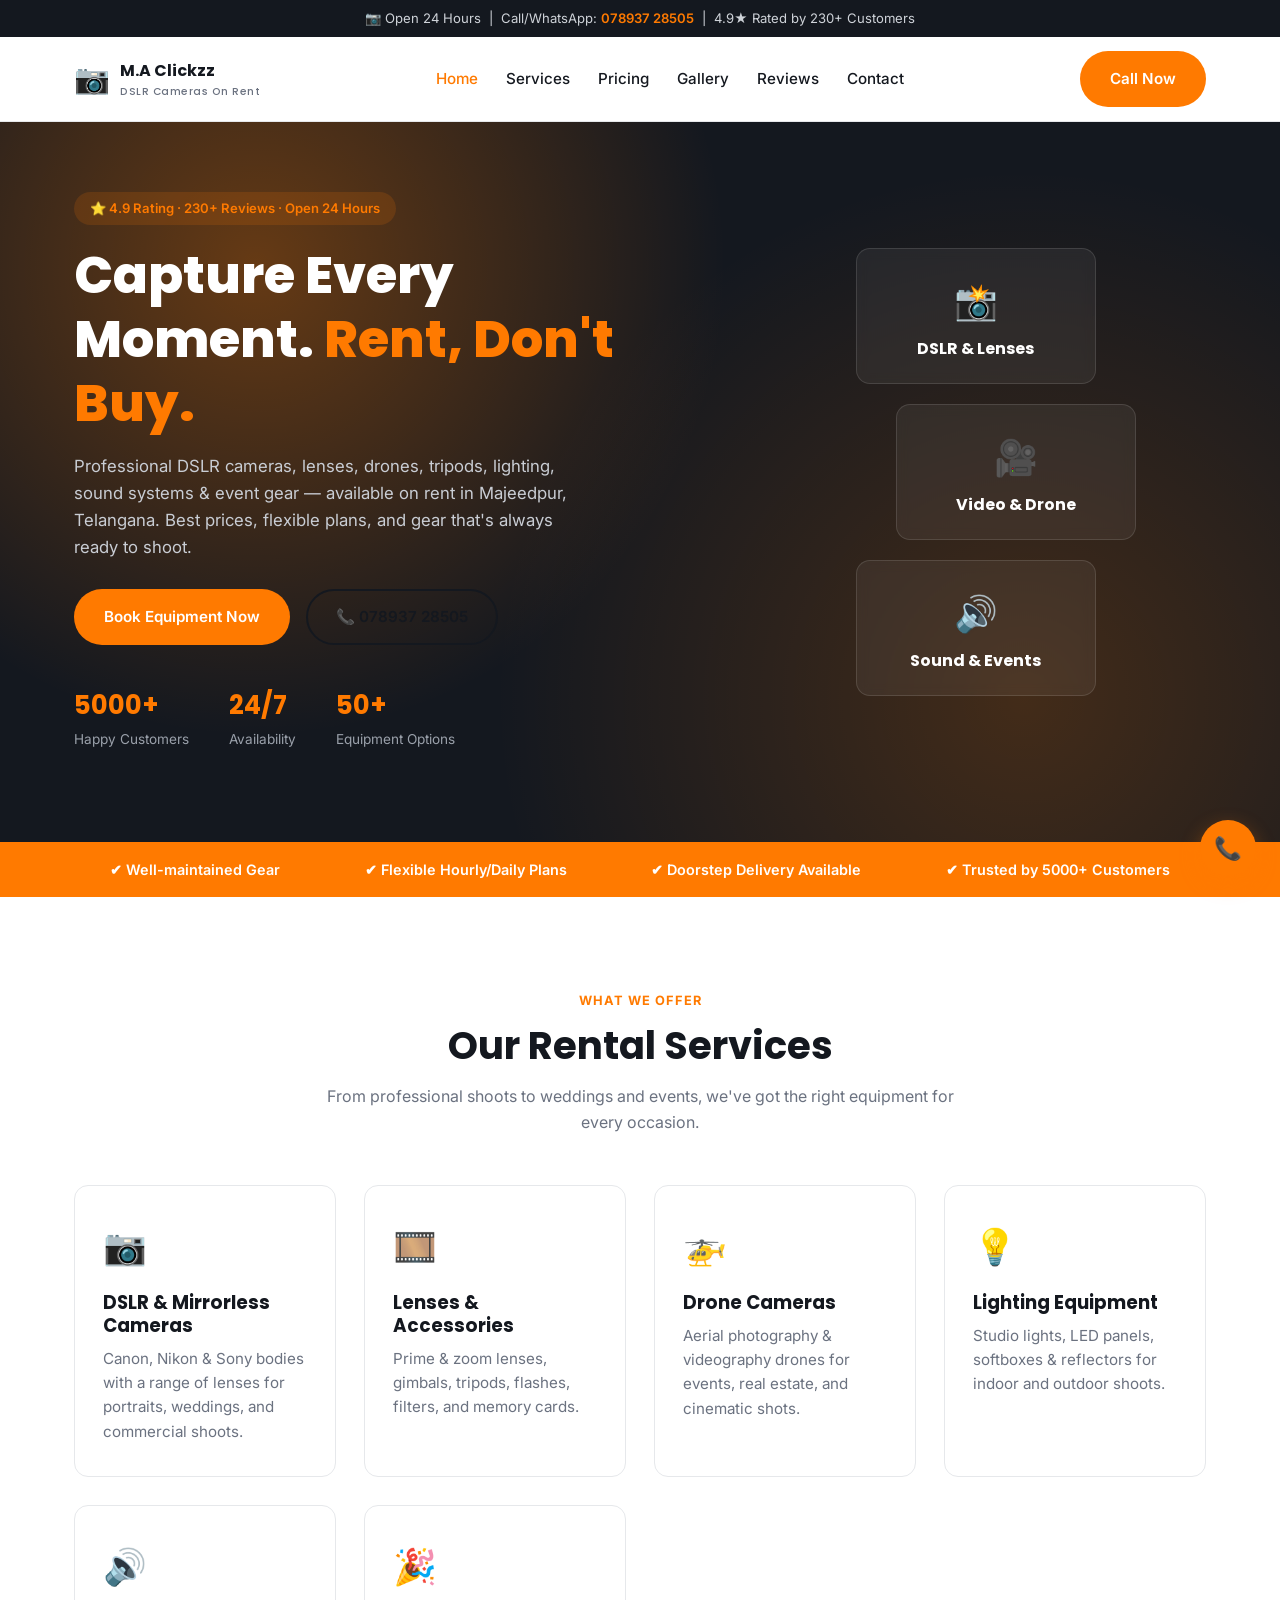
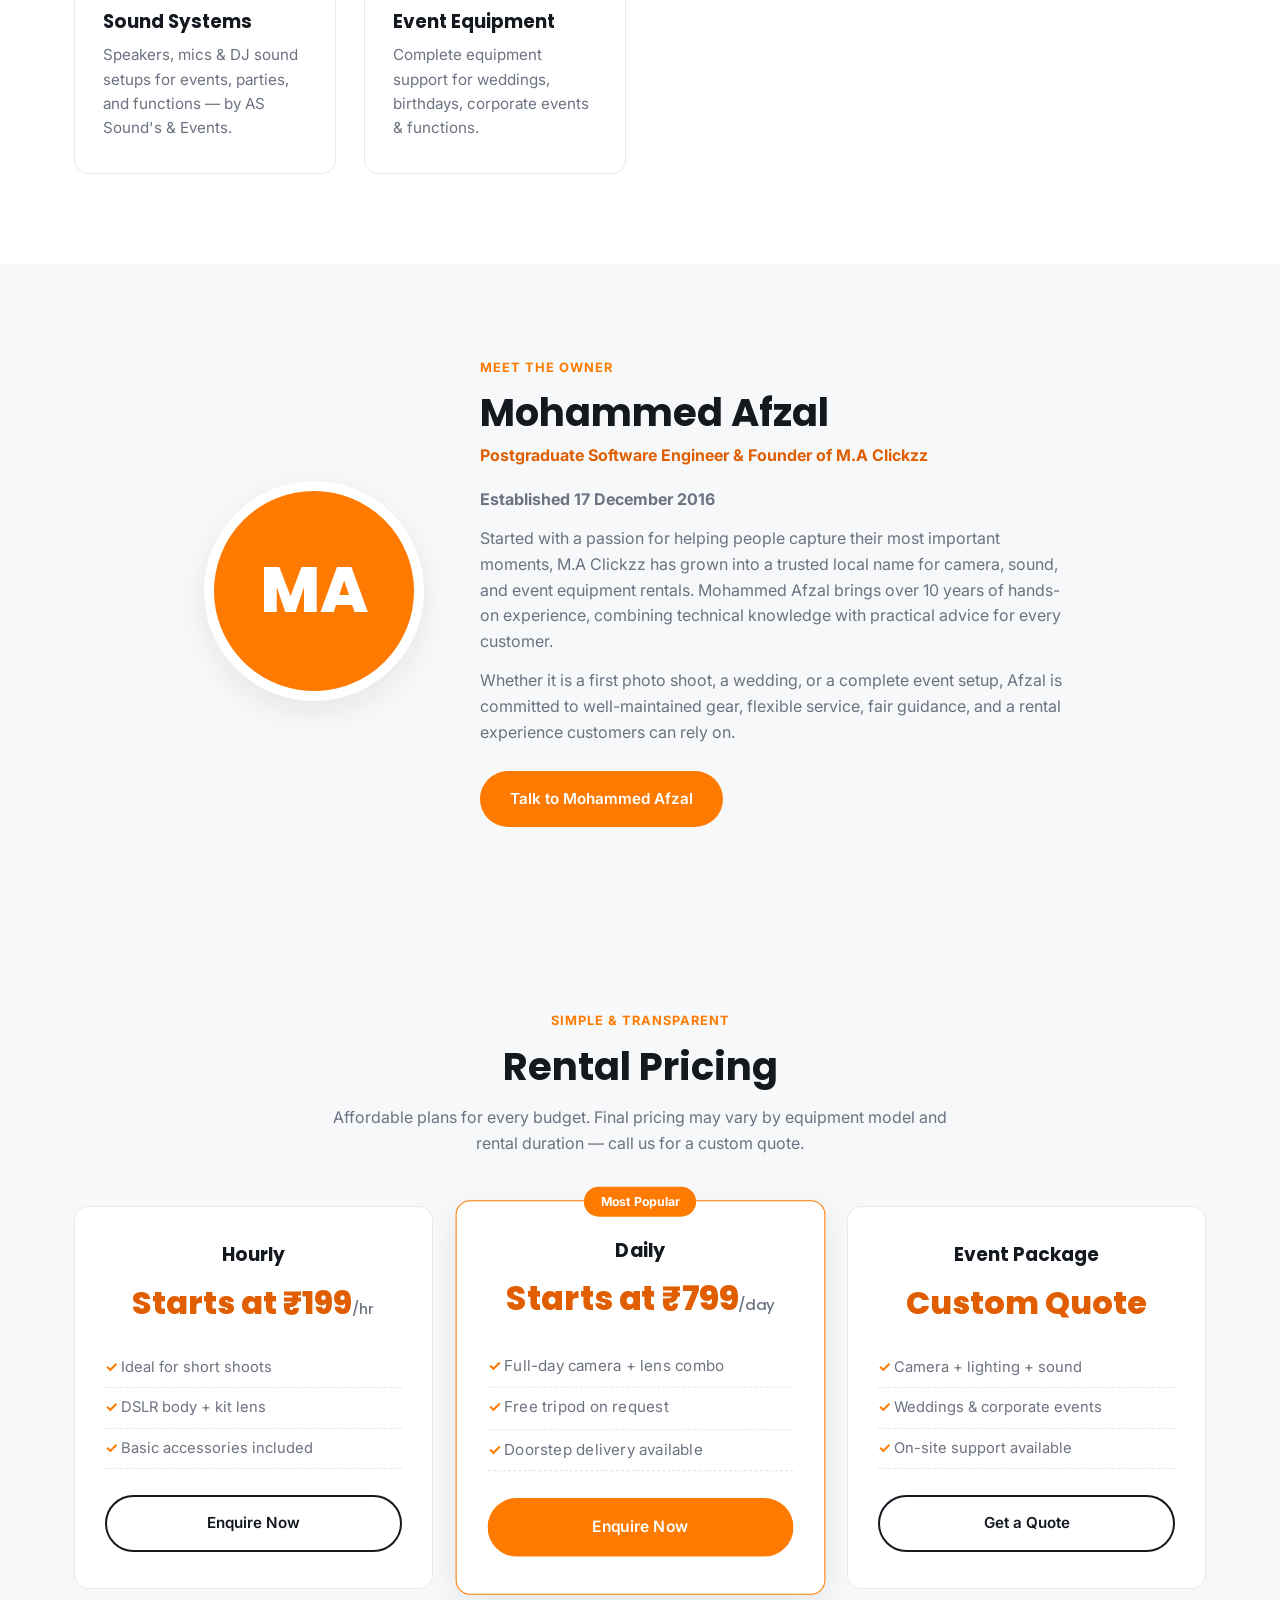
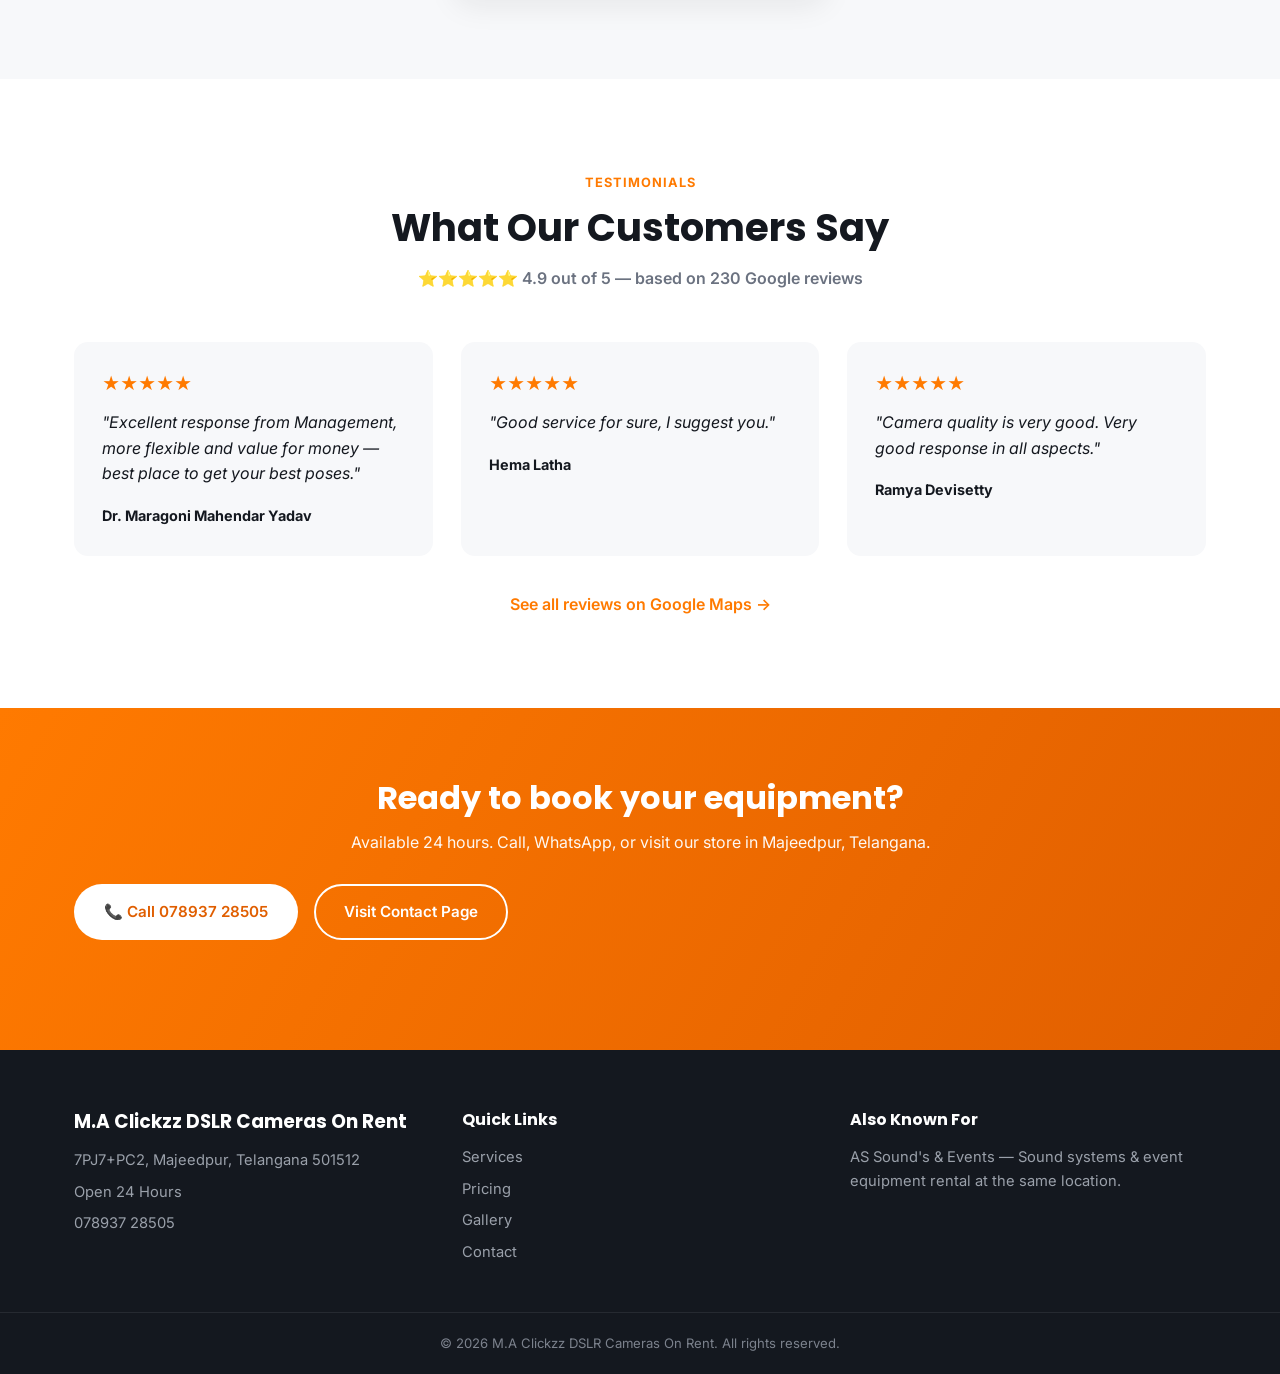
==== index.html @ 811f4290 "Added business owner details" ====
<!DOCTYPE html>
<html lang="en">
<head>
<meta charset="UTF-8">
<meta name="viewport" content="width=device-width, initial-scale=1.0">
<title>M.A Clickzz DSLR Cameras On Rent | Majeedpur, Telangana</title>
<meta name="description" content="Rent DSLR cameras, lenses, drones, sound systems & event equipment in Majeedpur, Telangana. Open 24 hours. Rated 4.9★ by 23+ customers.">
<link rel="preconnect" href="https://fonts.googleapis.com">
<link href="https://fonts.googleapis.com/css2?family=Poppins:wght@400;500;600;700;800&family=Inter:wght@400;500;600&display=swap" rel="stylesheet">
<link rel="stylesheet" href="css/style.css">
</head>
<body>

<div class="announce-bar">📷 Open 24 Hours &nbsp;|&nbsp; Call/WhatsApp: <a href="tel:+917893728505">078937 28505</a> &nbsp;|&nbsp; 4.9★ Rated by 230+ Customers</div>

<header class="site-header" id="header">
  <div class="container header-inner">
    <a href="index.html" class="logo">
      <span class="logo-icon">📷</span>
      <span class="logo-text">M.A Clickzz<br><small>DSLR Cameras On Rent</small></span>
    </a>
    <nav class="main-nav" id="mainNav">
      <a href="index.html" class="active">Home</a>
      <a href="index.html#services">Services</a>
      <a href="index.html#pricing">Pricing</a>
      <a href="gallery.html">Gallery</a>
      <a href="index.html#reviews">Reviews</a>
      <a href="contact.html">Contact</a>
    </nav>
    <a href="tel:+917893728505" class="btn btn-primary nav-cta">Call Now</a>
    <button class="nav-toggle" id="navToggle" aria-label="Toggle navigation">
      <span></span><span></span><span></span>
    </button>
  </div>
</header>

<section class="hero">
  <div class="hero-bg"></div>
  <div class="container hero-inner">
    <div class="hero-text">
      <span class="badge">⭐ 4.9 Rating &middot; 230+ Reviews &middot; Open 24 Hours</span>
      <h1>Capture Every Moment. <span>Rent, Don't Buy.</span></h1>
      <p>Professional DSLR cameras, lenses, drones, tripods, lighting, sound systems & event gear — available on rent in Majeedpur, Telangana. Best prices, flexible plans, and gear that's always ready to shoot.</p>
      <div class="hero-actions">
        <a href="contact.html" class="btn btn-primary">Book Equipment Now</a>
        <a href="tel:+917893728505" class="btn btn-outline">📞 078937 28505</a>
      </div>
      <div class="hero-stats">
        <div><strong>5000+</strong><span>Happy Customers</span></div>
        <div><strong>24/7</strong><span>Availability</span></div>
        <div><strong>50+</strong><span>Equipment Options</span></div>
      </div>
    </div>
    <div class="hero-visual">
      <div class="hero-card">
        <div class="hero-card-icon">📸</div>
        <h3>DSLR & Lenses</h3>
      </div>
      <div class="hero-card offset">
        <div class="hero-card-icon">🎥</div>
        <h3>Video & Drone</h3>
      </div>
      <div class="hero-card">
        <div class="hero-card-icon">🔊</div>
        <h3>Sound & Events</h3>
      </div>
    </div>
  </div>
</section>

<section class="strip">
  <div class="container strip-inner">
    <div>✔ Well-maintained Gear</div>
    <div>✔ Flexible Hourly/Daily Plans</div>
    <div>✔ Doorstep Delivery Available</div>
    <div>✔ Trusted by 5000+ Customers</div>
  </div>
</section>

<section class="section" id="services">
  <div class="container">
    <div class="section-head">
      <span class="eyebrow">What We Offer</span>
      <h2>Our Rental Services</h2>
      <p>From professional shoots to weddings and events, we've got the right equipment for every occasion.</p>
    </div>
    <div class="grid services-grid">
      <div class="card">
        <div class="card-icon">📷</div>
        <h3>DSLR & Mirrorless Cameras</h3>
        <p>Canon, Nikon & Sony bodies with a range of lenses for portraits, weddings, and commercial shoots.</p>
      </div>
      <div class="card">
        <div class="card-icon">🎞️</div>
        <h3>Lenses & Accessories</h3>
        <p>Prime & zoom lenses, gimbals, tripods, flashes, filters, and memory cards.</p>
      </div>
      <div class="card">
        <div class="card-icon">🚁</div>
        <h3>Drone Cameras</h3>
        <p>Aerial photography & videography drones for events, real estate, and cinematic shots.</p>
      </div>
      <div class="card">
        <div class="card-icon">💡</div>
        <h3>Lighting Equipment</h3>
        <p>Studio lights, LED panels, softboxes & reflectors for indoor and outdoor shoots.</p>
      </div>
      <div class="card">
        <div class="card-icon">🔊</div>
        <h3>Sound Systems</h3>
        <p>Speakers, mics & DJ sound setups for events, parties, and functions — by AS Sound's & Events.</p>
      </div>
      <div class="card">
        <div class="card-icon">🎉</div>
        <h3>Event Equipment</h3>
        <p>Complete equipment support for weddings, birthdays, corporate events & functions.</p>
      </div>
    </div>
  </div>
</section>

<section class="section alt" id="owner">
  <div class="container owner-grid">
    <div class="owner-mark" aria-hidden="true">MA</div>
    <div class="owner-content">
      <span class="eyebrow">Meet The Owner</span>
      <h2>Mohammed Afzal</h2>
      <p class="owner-role">Postgraduate Software Engineer &amp; Founder of M.A Clickzz</p>
      <p class="owner-established">Established 17 December 2016</p>
      <p>Started with a passion for helping people capture their most important moments, M.A Clickzz has grown into a trusted local name for camera, sound, and event equipment rentals. Mohammed Afzal brings over 10 years of hands-on experience, combining technical knowledge with practical advice for every customer.</p>
      <p>Whether it is a first photo shoot, a wedding, or a complete event setup, Afzal is committed to well-maintained gear, flexible service, fair guidance, and a rental experience customers can rely on.</p>
      <a href="contact.html" class="btn btn-primary">Talk to Mohammed Afzal</a>
    </div>
  </div>
</section>

<section class="section alt" id="pricing">
  <div class="container">
    <div class="section-head">
      <span class="eyebrow">Simple & Transparent</span>
      <h2>Rental Pricing</h2>
      <p>Affordable plans for every budget. Final pricing may vary by equipment model and rental duration — call us for a custom quote.</p>
    </div>
    <div class="grid pricing-grid">
      <div class="price-card">
        <h3>Hourly</h3>
        <div class="price">Starts at ₹199<span>/hr</span></div>
        <ul>
          <li>Ideal for short shoots</li>
          <li>DSLR body + kit lens</li>
          <li>Basic accessories included</li>
        </ul>
        <a href="contact.html" class="btn btn-outline full">Enquire Now</a>
      </div>
      <div class="price-card featured">
        <span class="ribbon">Most Popular</span>
        <h3>Daily</h3>
        <div class="price">Starts at ₹799<span>/day</span></div>
        <ul>
          <li>Full-day camera + lens combo</li>
          <li>Free tripod on request</li>
          <li>Doorstep delivery available</li>
        </ul>
        <a href="contact.html" class="btn btn-primary full">Enquire Now</a>
      </div>
      <div class="price-card">
        <h3>Event Package</h3>
        <div class="price">Custom Quote</div>
        <ul>
          <li>Camera + lighting + sound</li>
          <li>Weddings & corporate events</li>
          <li>On-site support available</li>
        </ul>
        <a href="contact.html" class="btn btn-outline full">Get a Quote</a>
      </div>
    </div>
  </div>
</section>

<section class="section" id="reviews">
  <div class="container">
    <div class="section-head">
      <span class="eyebrow">Testimonials</span>
      <h2>What Our Customers Say</h2>
      <p class="rating-line">⭐⭐⭐⭐⭐ 4.9 out of 5 — based on 230 Google reviews</p>
    </div>
    <div class="grid reviews-grid">
      <div class="review-card">
        <div class="stars">★★★★★</div>
        <p>"Excellent response from Management, more flexible and value for money — best place to get your best poses."</p>
        <span class="reviewer">Dr. Maragoni Mahendar Yadav</span>
      </div>
      <div class="review-card">
        <div class="stars">★★★★★</div>
        <p>"Good service for sure, I suggest you."</p>
        <span class="reviewer">Hema Latha</span>
      </div>
      <div class="review-card">
        <div class="stars">★★★★★</div>
        <p>"Camera quality is very good. Very good response in all aspects."</p>
        <span class="reviewer">Ramya Devisetty</span>
      </div>
    </div>
    <p class="view-more"><a href="https://www.google.com/maps/place/M.A+Clickzz+DSLR+Cameras+On+Rent/@17.2817219,78.7133456,17z/data=!4m8!3m7!1s0x3bcb0bb7633d6d41:0x1794024d77dab2fa!8m2!3d17.2817219!4d78.7133456!9m1!1b1!16s%2Fg%2F11gfflqp1j?entry=ttu&g_ep=EgoyMDI2MDkwMi4wIKXMDSoASAFQAw%3D%3D" target="_blank" rel="noopener">See all reviews on Google Maps →</a></p>
  </div>
</section>

<section class="cta-banner">
  <div class="container cta-inner">
    <h2>Ready to book your equipment?</h2>
    <p>Available 24 hours. Call, WhatsApp, or visit our store in Majeedpur, Telangana.</p>
    <div class="hero-actions">
      <a href="tel:+917893728505" class="btn btn-light">📞 Call 078937 28505</a>
      <a href="contact.html" class="btn btn-outline-light">Visit Contact Page</a>
    </div>
  </div>
</section>

<footer class="site-footer">
  <div class="container footer-inner">
    <div>
      <h3>M.A Clickzz DSLR Cameras On Rent</h3>
      <p>7PJ7+PC2, Majeedpur, Telangana 501512</p>
      <p>Open 24 Hours</p>
      <p><a href="tel:+917893728505">078937 28505</a></p>
    </div>
    <div>
      <h4>Quick Links</h4>
      <a href="index.html#services">Services</a>
      <a href="index.html#pricing">Pricing</a>
      <a href="gallery.html">Gallery</a>
      <a href="contact.html">Contact</a>
    </div>
    <div>
      <h4>Also Known For</h4>
      <p>AS Sound's & Events — Sound systems & event equipment rental at the same location.</p>
    </div>
  </div>
  <div class="footer-bottom">
    <p>&copy; <span id="year"></span> M.A Clickzz DSLR Cameras On Rent. All rights reserved.</p>
  </div>
</footer>

<a href="tel:+917893728505" class="float-call" aria-label="Call now">📞</a>

<script src="js/script.js"></script>
</body>
</html>
---- css/style.css ----
/* ===== Reset & Base ===== */
* { margin: 0; padding: 0; box-sizing: border-box; }

:root {
  --primary: #ff7a00;
  --primary-dark: #e05e00;
  --dark: #14181f;
  --dark-2: #1e232c;
  --gray: #6b7280;
  --light-bg: #f7f8fa;
  --border: #e6e8eb;
  --radius: 14px;
  --shadow: 0 10px 30px rgba(20,24,31,0.08);
  --font-head: 'Poppins', sans-serif;
  --font-body: 'Inter', sans-serif;
}

html { scroll-behavior: smooth; }

body {
  font-family: var(--font-body);
  color: var(--dark);
  line-height: 1.6;
  background: #fff;
}

h1, h2, h3, h4 { font-family: var(--font-head); line-height: 1.25; }

a { text-decoration: none; color: inherit; }

img { max-width: 100%; display: block; }

.container {
  max-width: 1180px;
  margin: 0 auto;
  padding: 0 24px;
}

/* ===== Buttons ===== */
.btn {
  display: inline-block;
  padding: 14px 28px;
  border-radius: 999px;
  font-weight: 600;
  font-size: 0.95rem;
  border: 2px solid transparent;
  cursor: pointer;
  transition: all 0.25s ease;
}
.btn-primary { background: var(--primary); color: #fff; }
.btn-primary:hover { background: var(--primary-dark); transform: translateY(-2px); }
.btn-outline { border-color: var(--dark); color: var(--dark); background: transparent; }
.btn-outline:hover { background: var(--dark); color: #fff; }
.btn-light { background: #fff; color: var(--primary-dark); }
.btn-light:hover { transform: translateY(-2px); }
.btn-outline-light { border-color: #fff; color: #fff; }
.btn-outline-light:hover { background: #fff; color: var(--dark); }
.full { width: 100%; text-align: center; }

/* ===== Announce bar ===== */
.announce-bar {
  background: var(--dark);
  color: #cfd3d9;
  text-align: center;
  font-size: 0.82rem;
  padding: 8px 12px;
}
.announce-bar a { color: var(--primary); font-weight: 600; }

/* ===== Header ===== */
.site-header {
  position: sticky;
  top: 0;
  z-index: 100;
  background: #fff;
  border-bottom: 1px solid var(--border);
}
.header-inner {
  display: flex;
  align-items: center;
  justify-content: space-between;
  padding: 14px 24px;
  gap: 16px;
}
.logo { display: flex; align-items: center; gap: 10px; font-family: var(--font-head); font-weight: 700; }
.logo-icon { font-size: 1.8rem; }
.logo-text { font-size: 1rem; }
.logo-text small { display: block; font-size: 0.65rem; font-weight: 500; color: var(--gray); letter-spacing: 0.5px; }

.main-nav { display: flex; gap: 28px; flex: 1; justify-content: center; }
.main-nav a { font-weight: 500; font-size: 0.95rem; color: var(--dark); position: relative; padding: 6px 0; }
.main-nav a:hover, .main-nav a.active { color: var(--primary); }

.nav-toggle { display: none; flex-direction: column; gap: 5px; background: none; border: none; cursor: pointer; }
.nav-toggle span { width: 24px; height: 2px; background: var(--dark); }

/* ===== Hero ===== */
.hero { position: relative; overflow: hidden; padding: 70px 0 90px; background: var(--dark); color: #fff; }
.hero-bg {
  position: absolute; inset: 0;
  background: radial-gradient(circle at 20% 20%, rgba(255,122,0,0.35), transparent 40%),
              radial-gradient(circle at 80% 80%, rgba(255,122,0,0.2), transparent 45%);
}
.hero-inner { position: relative; display: flex; align-items: center; gap: 50px; flex-wrap: wrap; }
.hero-text { flex: 1 1 480px; }
.badge {
  display: inline-block; background: rgba(255,122,0,0.15); color: var(--primary);
  padding: 6px 16px; border-radius: 999px; font-size: 0.82rem; font-weight: 600; margin-bottom: 18px;
}
.hero h1 { font-size: clamp(2rem, 4vw, 3.2rem); font-weight: 800; margin-bottom: 18px; }
.hero h1 span { color: var(--primary); }
.hero p { color: #c9cdd4; font-size: 1.05rem; max-width: 520px; margin-bottom: 28px; }
.hero-actions { display: flex; gap: 16px; flex-wrap: wrap; margin-bottom: 40px; }
.hero-stats { display: flex; gap: 40px; flex-wrap: wrap; }
.hero-stats strong { display: block; font-size: 1.6rem; color: var(--primary); font-family: var(--font-head); }
.hero-stats span { font-size: 0.85rem; color: #9aa0aa; }

.hero-visual { flex: 1 1 320px; display: flex; flex-direction: column; gap: 20px; align-items: center; }
.hero-card {
  background: rgba(255,255,255,0.06); border: 1px solid rgba(255,255,255,0.12);
  border-radius: var(--radius); padding: 24px 32px; text-align: center; width: 240px;
  backdrop-filter: blur(6px);
}
.hero-card.offset { transform: translateX(40px); }
.hero-card-icon { font-size: 2.2rem; margin-bottom: 10px; }
.hero-card h3 { font-size: 1rem; }

/* ===== Strip ===== */
.strip { background: var(--primary); color: #fff; padding: 16px 0; }
.strip-inner { display: flex; justify-content: space-around; flex-wrap: wrap; gap: 12px; font-weight: 600; font-size: 0.9rem; text-align: center; }

/* ===== Sections ===== */
.section { padding: 90px 0; }
.section.alt { background: var(--light-bg); }
.section-head { text-align: center; max-width: 640px; margin: 0 auto 50px; }
.eyebrow { color: var(--primary); font-weight: 700; text-transform: uppercase; font-size: 0.8rem; letter-spacing: 1px; }
.section-head h2 { font-size: clamp(1.7rem, 3vw, 2.4rem); margin: 10px 0 14px; }
.section-head p { color: var(--gray); }

.grid { display: grid; gap: 28px; }
.services-grid { grid-template-columns: repeat(auto-fit, minmax(260px, 1fr)); }

.card {
  background: #fff; border: 1px solid var(--border); border-radius: var(--radius);
  padding: 32px 28px; transition: transform 0.25s ease, box-shadow 0.25s ease;
}
.card:hover { transform: translateY(-6px); box-shadow: var(--shadow); }
.card-icon { font-size: 2.2rem; margin-bottom: 16px; }
.card h3 { font-size: 1.15rem; margin-bottom: 10px; }
.card p { color: var(--gray); font-size: 0.95rem; }

/* ===== Owner ===== */
.owner-grid { display: grid; grid-template-columns: 220px minmax(0, 1fr); gap: 56px; align-items: center; max-width: 920px; }
.owner-mark {
  width: 220px; aspect-ratio: 1; display: grid; place-items: center; border: 10px solid #fff;
  border-radius: 50%; background: var(--primary); color: #fff; font-family: var(--font-head);
  font-size: 4rem; font-weight: 800; box-shadow: var(--shadow);
}
.owner-content { max-width: 650px; }
.owner-content h2 { font-size: clamp(1.7rem, 3vw, 2.4rem); margin: 10px 0 6px; }
.owner-role { color: var(--primary-dark); font-weight: 700; margin-bottom: 18px; }
.owner-established { color: var(--dark); font-weight: 700; margin-bottom: 18px; }
.owner-content > p:not(.owner-role) { color: var(--gray); margin-bottom: 14px; }
.owner-content .btn { margin-top: 12px; }

/* ===== Pricing ===== */
.pricing-grid { grid-template-columns: repeat(auto-fit, minmax(280px, 1fr)); align-items: stretch; }
.price-card {
  background: #fff; border: 1px solid var(--border); border-radius: var(--radius);
  padding: 36px 30px; text-align: center; position: relative; display: flex; flex-direction: column;
}
.price-card.featured { border-color: var(--primary); box-shadow: var(--shadow); transform: scale(1.03); }
.ribbon {
  position: absolute; top: -14px; left: 50%; transform: translateX(-50%);
  background: var(--primary); color: #fff; padding: 5px 16px; border-radius: 999px; font-size: 0.75rem; font-weight: 700;
}
.price-card h3 { margin-bottom: 10px; }
.price { font-family: var(--font-head); font-size: 2rem; font-weight: 800; color: var(--primary-dark); margin-bottom: 20px; }
.price span { font-size: 0.9rem; color: var(--gray); font-weight: 500; }
.price-card ul { list-style: none; margin-bottom: 26px; flex: 1; text-align: left; }
.price-card li { padding: 8px 0; border-bottom: 1px dashed var(--border); color: var(--gray); font-size: 0.92rem; }
.price-card li::before { content: "✓ "; color: var(--primary); font-weight: 700; }

/* ===== Reviews ===== */
.rating-line { font-weight: 600; color: var(--dark); }
.reviews-grid { grid-template-columns: repeat(auto-fit, minmax(280px, 1fr)); }
.review-card { background: var(--light-bg); border-radius: var(--radius); padding: 28px; }
.stars { color: var(--primary); font-size: 1.1rem; margin-bottom: 12px; }
.review-card p { font-style: italic; color: var(--dark); margin-bottom: 16px; }
.reviewer { font-weight: 700; font-size: 0.9rem; }
.view-more { text-align: center; margin-top: 36px; }
.view-more a { color: var(--primary); font-weight: 600; }

/* ===== CTA Banner ===== */
.cta-banner { background: linear-gradient(120deg, var(--primary), var(--primary-dark)); color: #fff; padding: 70px 0; text-align: center; }
.cta-inner h2 { font-size: 2rem; margin-bottom: 12px; }
.cta-inner p { margin-bottom: 28px; opacity: 0.95; }

/* ===== Footer ===== */
.site-footer { background: var(--dark); color: #c9cdd4; padding: 60px 0 0; }
.footer-inner { display: grid; grid-template-columns: repeat(auto-fit, minmax(220px, 1fr)); gap: 32px; padding-bottom: 40px; }
.footer-inner h3, .footer-inner h4 { color: #fff; margin-bottom: 16px; }
.footer-inner a, .footer-inner p { display: block; color: #9aa0aa; margin-bottom: 8px; font-size: 0.92rem; }
.footer-inner a:hover { color: var(--primary); }
.footer-bottom { border-top: 1px solid rgba(255,255,255,0.08); text-align: center; padding: 20px 0; font-size: 0.82rem; color: #7c828d; }

/* ===== Floating call button ===== */
.float-call {
  position: fixed; bottom: 24px; right: 24px; width: 56px; height: 56px; border-radius: 50%;
  background: var(--primary); color: #fff; display: flex; align-items: center; justify-content: center;
  font-size: 1.4rem; box-shadow: 0 8px 20px rgba(255,122,0,0.4); z-index: 200;
}

/* ===== Page Hero (inner pages) ===== */
.page-hero { background: var(--dark); color: #fff; padding: 60px 0; text-align: center; }
.page-hero h1 { font-size: 2.4rem; margin: 10px 0; }
.page-hero p { color: #b9bdc5; }

/* ===== Gallery ===== */
.filter-bar { display: flex; gap: 12px; justify-content: center; flex-wrap: wrap; margin-bottom: 40px; }
.filter-btn {
  padding: 10px 20px; border-radius: 999px; border: 1px solid var(--border); background: #fff;
  cursor: pointer; font-weight: 600; font-size: 0.88rem; transition: all 0.2s ease;
}
.filter-btn:hover, .filter-btn.active { background: var(--primary); color: #fff; border-color: var(--primary); }

.gallery-grid { display: grid; grid-template-columns: repeat(auto-fit, minmax(220px, 1fr)); gap: 24px; }
.gallery-item { text-align: center; }
.gallery-item h4 { margin-top: 12px; font-size: 0.98rem; }
.gallery-item span { color: var(--gray); font-size: 0.82rem; }
.ph-box {
  height: 160px; border-radius: var(--radius); display: flex; align-items: center; justify-content: center;
  font-size: 2.6rem; color: #fff;
}
.grad1 { background: linear-gradient(135deg, #ff7a00, #ffb347); }
.grad2 { background: linear-gradient(135deg, #14181f, #414a5c); }
.grad3 { background: linear-gradient(135deg, #005c97, #363795); }
.grad4 { background: linear-gradient(135deg, #ff512f, #dd2476); }
.grad5 { background: linear-gradient(135deg, #11998e, #38ef7d); }
.gallery-note { text-align: center; color: var(--gray); margin-top: 36px; }
.gallery-note a { color: var(--primary); font-weight: 600; }

/* ===== Contact ===== */
.contact-grid { display: grid; grid-template-columns: 1fr 1.2fr; gap: 50px; align-items: start; }
.info-card { display: flex; gap: 16px; margin-bottom: 24px; }
.info-icon { font-size: 1.6rem; }
.info-card h4 { margin-bottom: 4px; }
.info-card p a { color: var(--primary); font-weight: 600; }
.map-embed { border-radius: var(--radius); overflow: hidden; margin-top: 20px; box-shadow: var(--shadow); }

.contact-form { background: var(--light-bg); border-radius: var(--radius); padding: 36px; }
.contact-form h3 { margin-bottom: 22px; }
.form-row { display: grid; grid-template-columns: 1fr 1fr; gap: 18px; }
.form-group { margin-bottom: 18px; }
.form-group label { display: block; font-weight: 600; font-size: 0.88rem; margin-bottom: 6px; }
.form-group input, .form-group select, .form-group textarea {
  width: 100%; padding: 12px 14px; border: 1px solid var(--border); border-radius: 8px;
  font-family: var(--font-body); font-size: 0.95rem; background: #fff;
}
.form-group input:focus, .form-group select:focus, .form-group textarea:focus { outline: 2px solid var(--primary); }
.form-note { margin-top: 14px; font-weight: 600; color: var(--primary-dark); text-align: center; min-height: 20px; }

/* ===== Responsive ===== */
@media (max-width: 860px) {
  .main-nav { position: fixed; top: 0; right: -100%; width: 260px; height: 100vh; background: #fff;
    flex-direction: column; padding: 100px 30px; gap: 20px; transition: right 0.3s ease; box-shadow: -10px 0 30px rgba(0,0,0,0.1); }
  .main-nav.open { right: 0; }
  .nav-toggle { display: flex; }
  .nav-cta { display: none; }
  .contact-grid { grid-template-columns: 1fr; }
  .form-row { grid-template-columns: 1fr; }
  .hero-card.offset { transform: none; }
  .owner-grid { grid-template-columns: 1fr; gap: 28px; }
  .owner-mark { width: 150px; font-size: 3rem; }
}
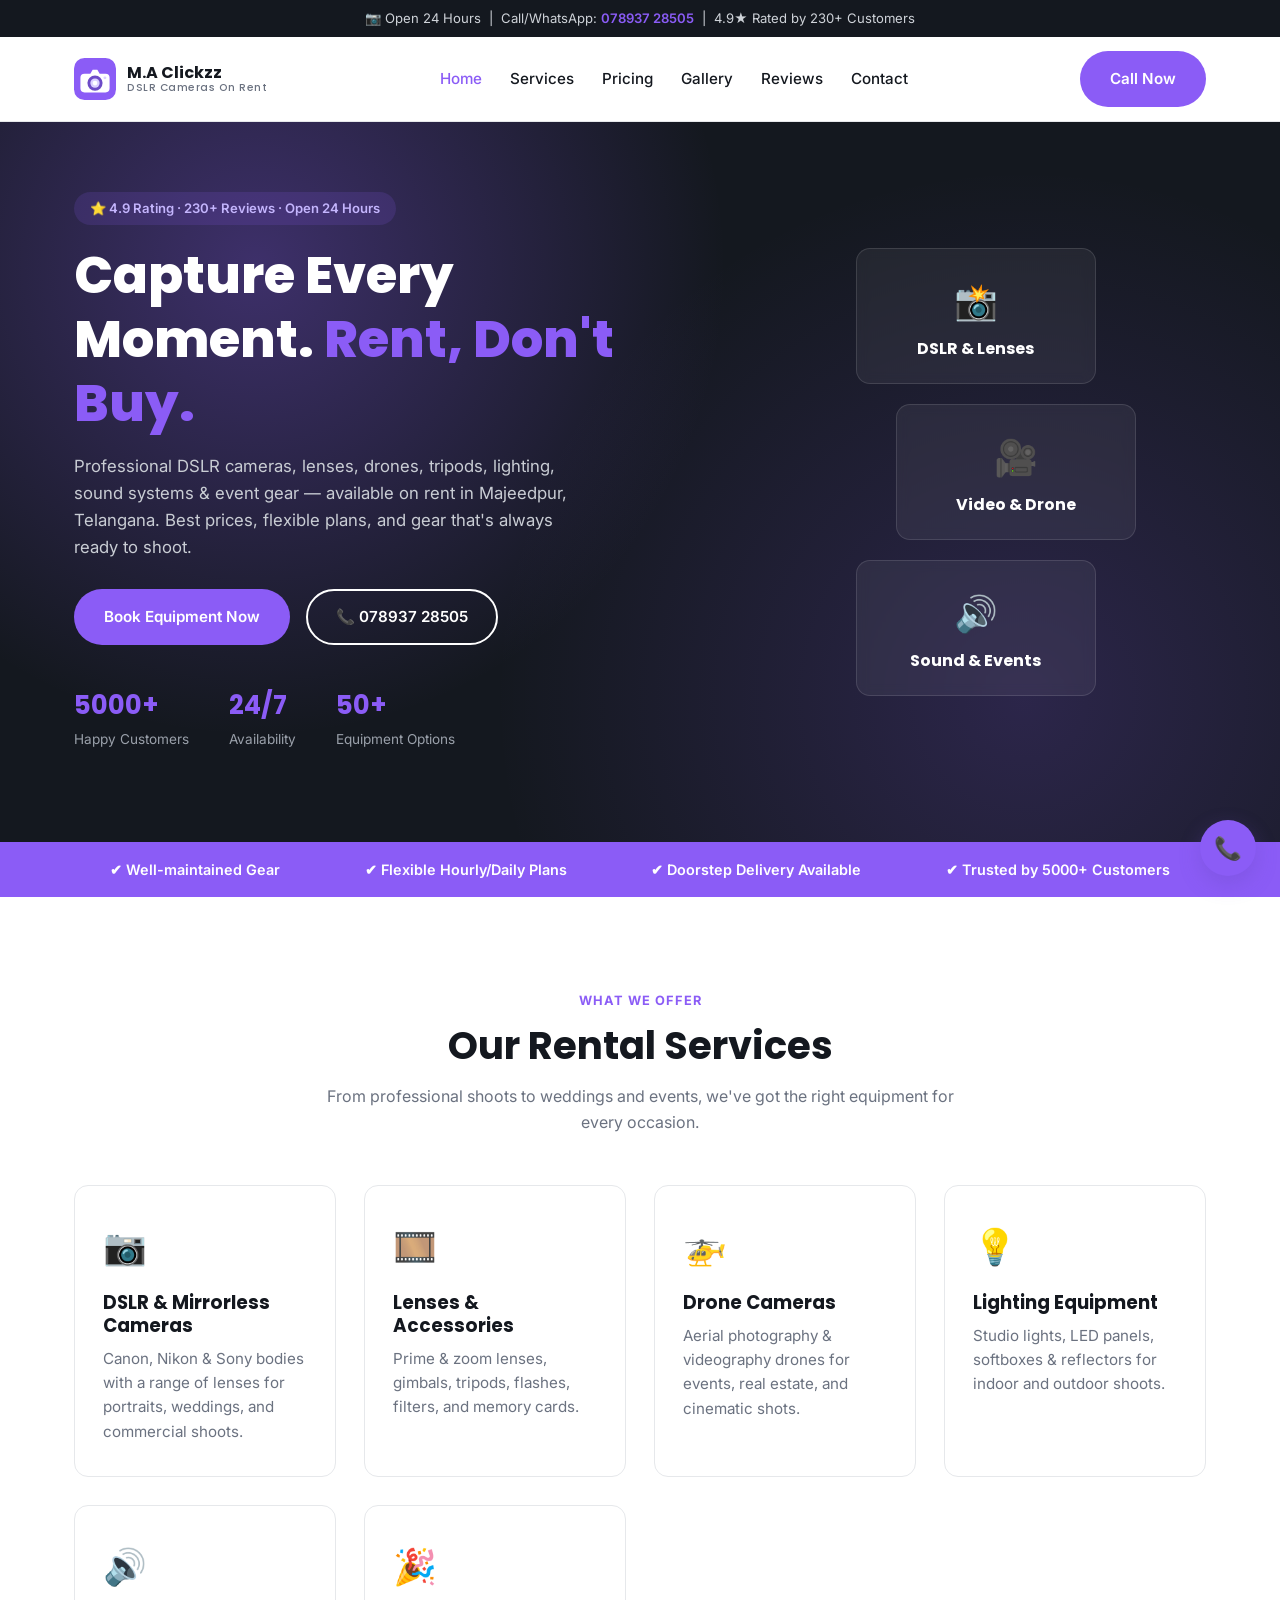
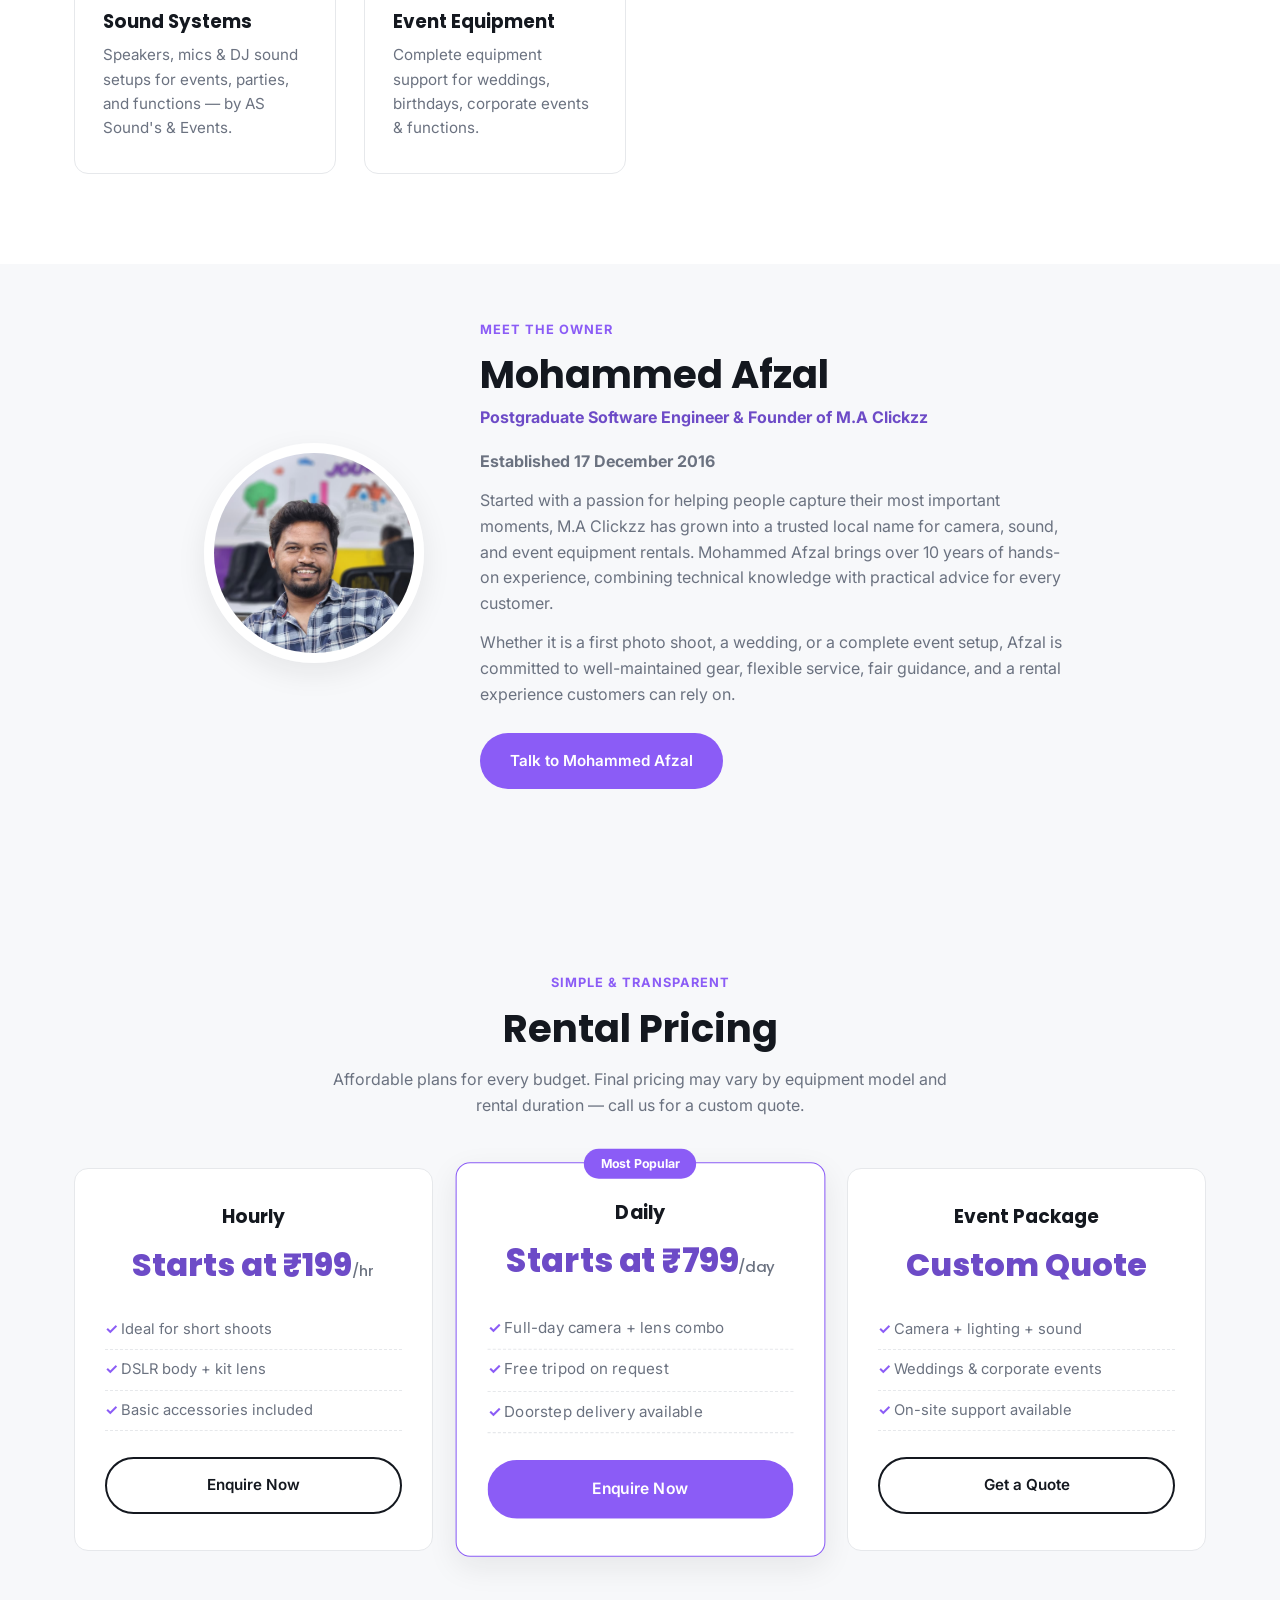
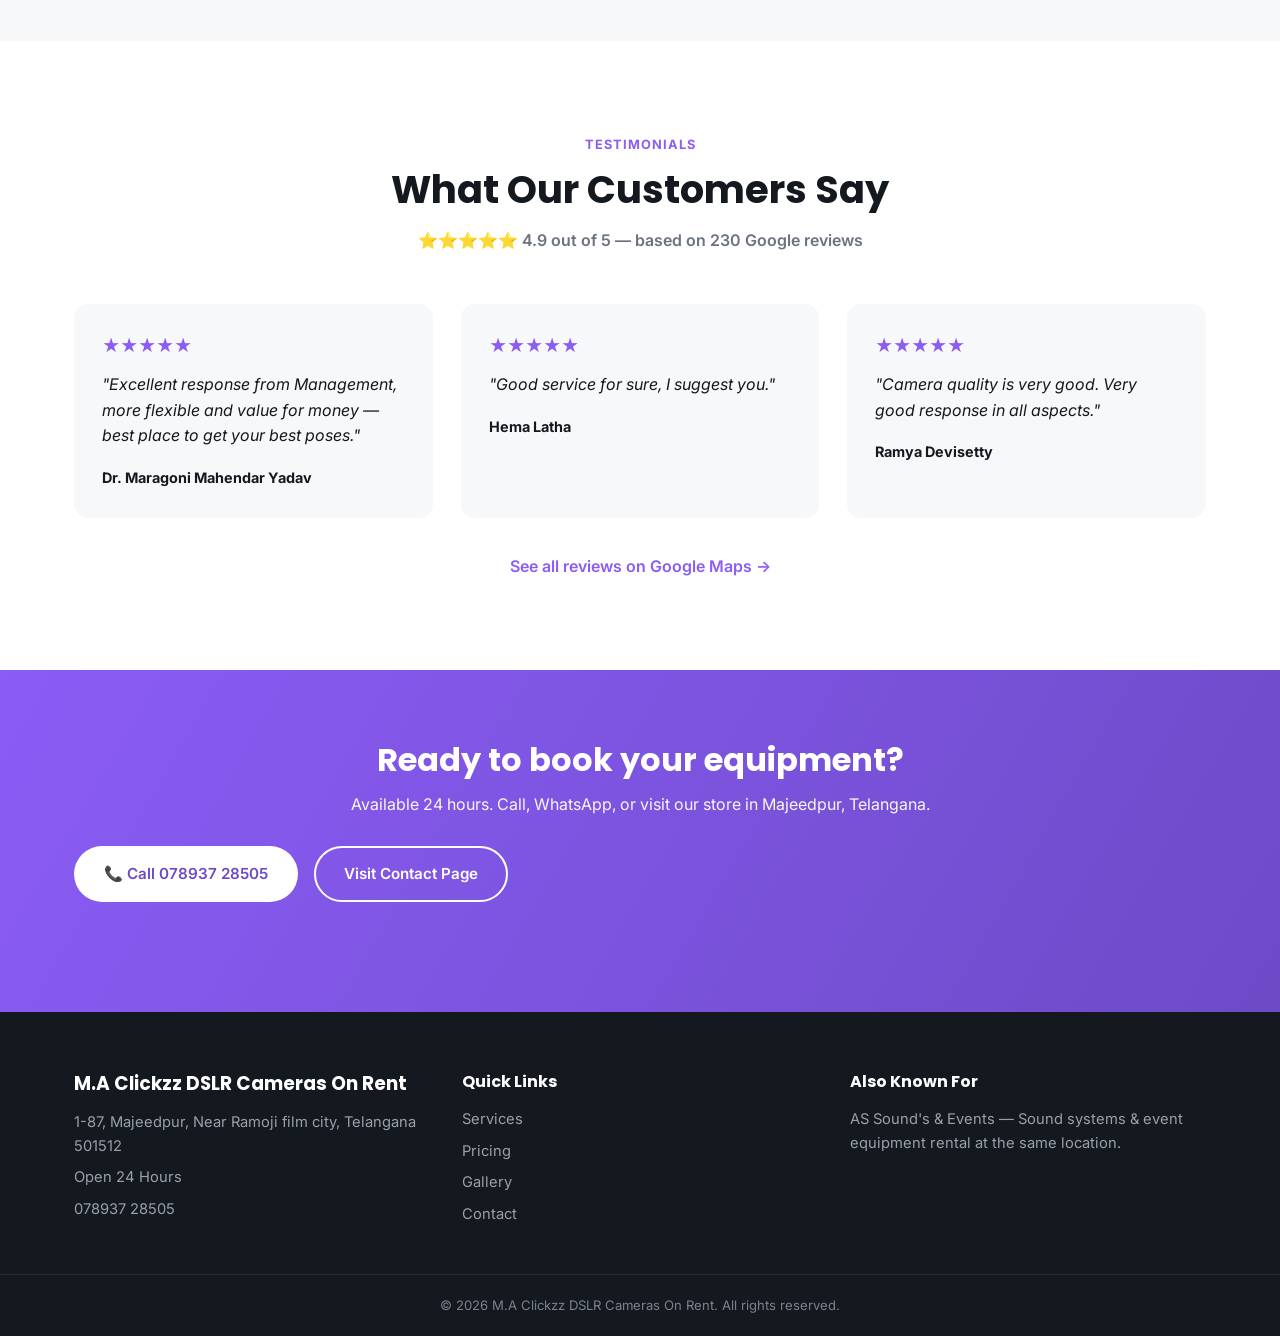
==== commit 792c364c: "Theme change and owner image added with minor bugs" ====
--- a/index.html
+++ b/index.html
@@ -5,6 +5,7 @@
 <meta name="viewport" content="width=device-width, initial-scale=1.0">
 <title>M.A Clickzz DSLR Cameras On Rent | Majeedpur, Telangana</title>
 <meta name="description" content="Rent DSLR cameras, lenses, drones, sound systems & event equipment in Majeedpur, Telangana. Open 24 hours. Rated 4.9★ by 23+ customers.">
+<link rel="icon" href="assets/favicon.svg" type="image/svg+xml">
 <link rel="preconnect" href="https://fonts.googleapis.com">
 <link href="https://fonts.googleapis.com/css2?family=Poppins:wght@400;500;600;700;800&family=Inter:wght@400;500;600&display=swap" rel="stylesheet">
 <link rel="stylesheet" href="css/style.css">
@@ -16,7 +17,7 @@
 <header class="site-header" id="header">
   <div class="container header-inner">
     <a href="index.html" class="logo">
-      <span class="logo-icon">📷</span>
+      <img src="assets/logo-mark.svg" class="logo-icon" alt="">
       <span class="logo-text">M.A Clickzz<br><small>DSLR Cameras On Rent</small></span>
     </a>
     <nav class="main-nav" id="mainNav">
@@ -121,7 +122,7 @@
 
 <section class="section alt" id="owner">
   <div class="container owner-grid">
-    <div class="owner-mark" aria-hidden="true">MA</div>
+    <img src="assets/Afzal_image.jpeg" class="owner-mark" alt="Mohammed Afzal, founder of M.A Clickzz">
     <div class="owner-content">
       <span class="eyebrow">Meet The Owner</span>
       <h2>Mohammed Afzal</h2>
@@ -220,7 +221,7 @@
   <div class="container footer-inner">
     <div>
       <h3>M.A Clickzz DSLR Cameras On Rent</h3>
-      <p>7PJ7+PC2, Majeedpur, Telangana 501512</p>
+      <p>1-87, Majeedpur, Near Ramoji film city, Telangana 501512</p>
       <p>Open 24 Hours</p>
       <p><a href="tel:+917893728505">078937 28505</a></p>
     </div>
--- a/css/style.css
+++ b/css/style.css
@@ -2,8 +2,8 @@
 * { margin: 0; padding: 0; box-sizing: border-box; }
 
 :root {
-  --primary: #ff7a00;
-  --primary-dark: #e05e00;
+  --primary: #8b5cf6;
+  --primary-dark: #6d4bc7;
   --dark: #14181f;
   --dark-2: #1e232c;
   --gray: #6b7280;
@@ -82,9 +82,9 @@
   padding: 14px 24px;
   gap: 16px;
 }
-.logo { display: flex; align-items: center; gap: 10px; font-family: var(--font-head); font-weight: 700; }
-.logo-icon { font-size: 1.8rem; }
-.logo-text { font-size: 1rem; }
+.logo { display: inline-flex; align-items: center; gap: 11px; font-family: var(--font-head); font-weight: 700; }
+.logo-icon { width: 42px; height: 42px; flex: 0 0 42px; }
+.logo-text { font-size: 1rem; line-height: 1.15; }
 .logo-text small { display: block; font-size: 0.65rem; font-weight: 500; color: var(--gray); letter-spacing: 0.5px; }
 
 .main-nav { display: flex; gap: 28px; flex: 1; justify-content: center; }
@@ -98,19 +98,21 @@
 .hero { position: relative; overflow: hidden; padding: 70px 0 90px; background: var(--dark); color: #fff; }
 .hero-bg {
   position: absolute; inset: 0;
-  background: radial-gradient(circle at 20% 20%, rgba(255,122,0,0.35), transparent 40%),
-              radial-gradient(circle at 80% 80%, rgba(255,122,0,0.2), transparent 45%);
+  background: radial-gradient(circle at 20% 20%, rgba(139,92,246,0.35), transparent 40%),
+              radial-gradient(circle at 80% 80%, rgba(139,92,246,0.2), transparent 45%);
 }
 .hero-inner { position: relative; display: flex; align-items: center; gap: 50px; flex-wrap: wrap; }
 .hero-text { flex: 1 1 480px; }
 .badge {
-  display: inline-block; background: rgba(255,122,0,0.15); color: var(--primary);
+  display: inline-block; background: rgba(139,92,246,0.15); color: #c4b5fd;
   padding: 6px 16px; border-radius: 999px; font-size: 0.82rem; font-weight: 600; margin-bottom: 18px;
 }
 .hero h1 { font-size: clamp(2rem, 4vw, 3.2rem); font-weight: 800; margin-bottom: 18px; }
 .hero h1 span { color: var(--primary); }
 .hero p { color: #c9cdd4; font-size: 1.05rem; max-width: 520px; margin-bottom: 28px; }
 .hero-actions { display: flex; gap: 16px; flex-wrap: wrap; margin-bottom: 40px; }
+.hero .btn-outline { border-color: #fff; color: #fff; }
+.hero .btn-outline:hover { background: #fff; color: var(--dark); }
 .hero-stats { display: flex; gap: 40px; flex-wrap: wrap; }
 .hero-stats strong { display: block; font-size: 1.6rem; color: var(--primary); font-family: var(--font-head); }
 .hero-stats span { font-size: 0.85rem; color: #9aa0aa; }
@@ -150,11 +152,11 @@
 .card p { color: var(--gray); font-size: 0.95rem; }
 
 /* ===== Owner ===== */
+.section#owner { padding-top: 52px; }
 .owner-grid { display: grid; grid-template-columns: 220px minmax(0, 1fr); gap: 56px; align-items: center; max-width: 920px; }
 .owner-mark {
-  width: 220px; aspect-ratio: 1; display: grid; place-items: center; border: 10px solid #fff;
-  border-radius: 50%; background: var(--primary); color: #fff; font-family: var(--font-head);
-  font-size: 4rem; font-weight: 800; box-shadow: var(--shadow);
+  width: 220px; aspect-ratio: 1; border: 10px solid #fff; border-radius: 50%;
+  object-fit: cover; object-position: center; box-shadow: var(--shadow);
 }
 .owner-content { max-width: 650px; }
 .owner-content h2 { font-size: clamp(1.7rem, 3vw, 2.4rem); margin: 10px 0 6px; }
@@ -208,7 +210,7 @@
 .float-call {
   position: fixed; bottom: 24px; right: 24px; width: 56px; height: 56px; border-radius: 50%;
   background: var(--primary); color: #fff; display: flex; align-items: center; justify-content: center;
-  font-size: 1.4rem; box-shadow: 0 8px 20px rgba(255,122,0,0.4); z-index: 200;
+  font-size: 1.4rem; box-shadow: 0 8px 20px rgba(109,75,199,0.35); z-index: 200;
 }
 
 /* ===== Page Hero (inner pages) ===== */
@@ -232,7 +234,7 @@
   height: 160px; border-radius: var(--radius); display: flex; align-items: center; justify-content: center;
   font-size: 2.6rem; color: #fff;
 }
-.grad1 { background: linear-gradient(135deg, #ff7a00, #ffb347); }
+.grad1 { background: linear-gradient(135deg, #8b5cf6, #c4b5fd); }
 .grad2 { background: linear-gradient(135deg, #14181f, #414a5c); }
 .grad3 { background: linear-gradient(135deg, #005c97, #363795); }
 .grad4 { background: linear-gradient(135deg, #ff512f, #dd2476); }
@@ -271,5 +273,5 @@
   .form-row { grid-template-columns: 1fr; }
   .hero-card.offset { transform: none; }
   .owner-grid { grid-template-columns: 1fr; gap: 28px; }
-  .owner-mark { width: 150px; font-size: 3rem; }
-}
+  .owner-mark { width: 150px; }
+}
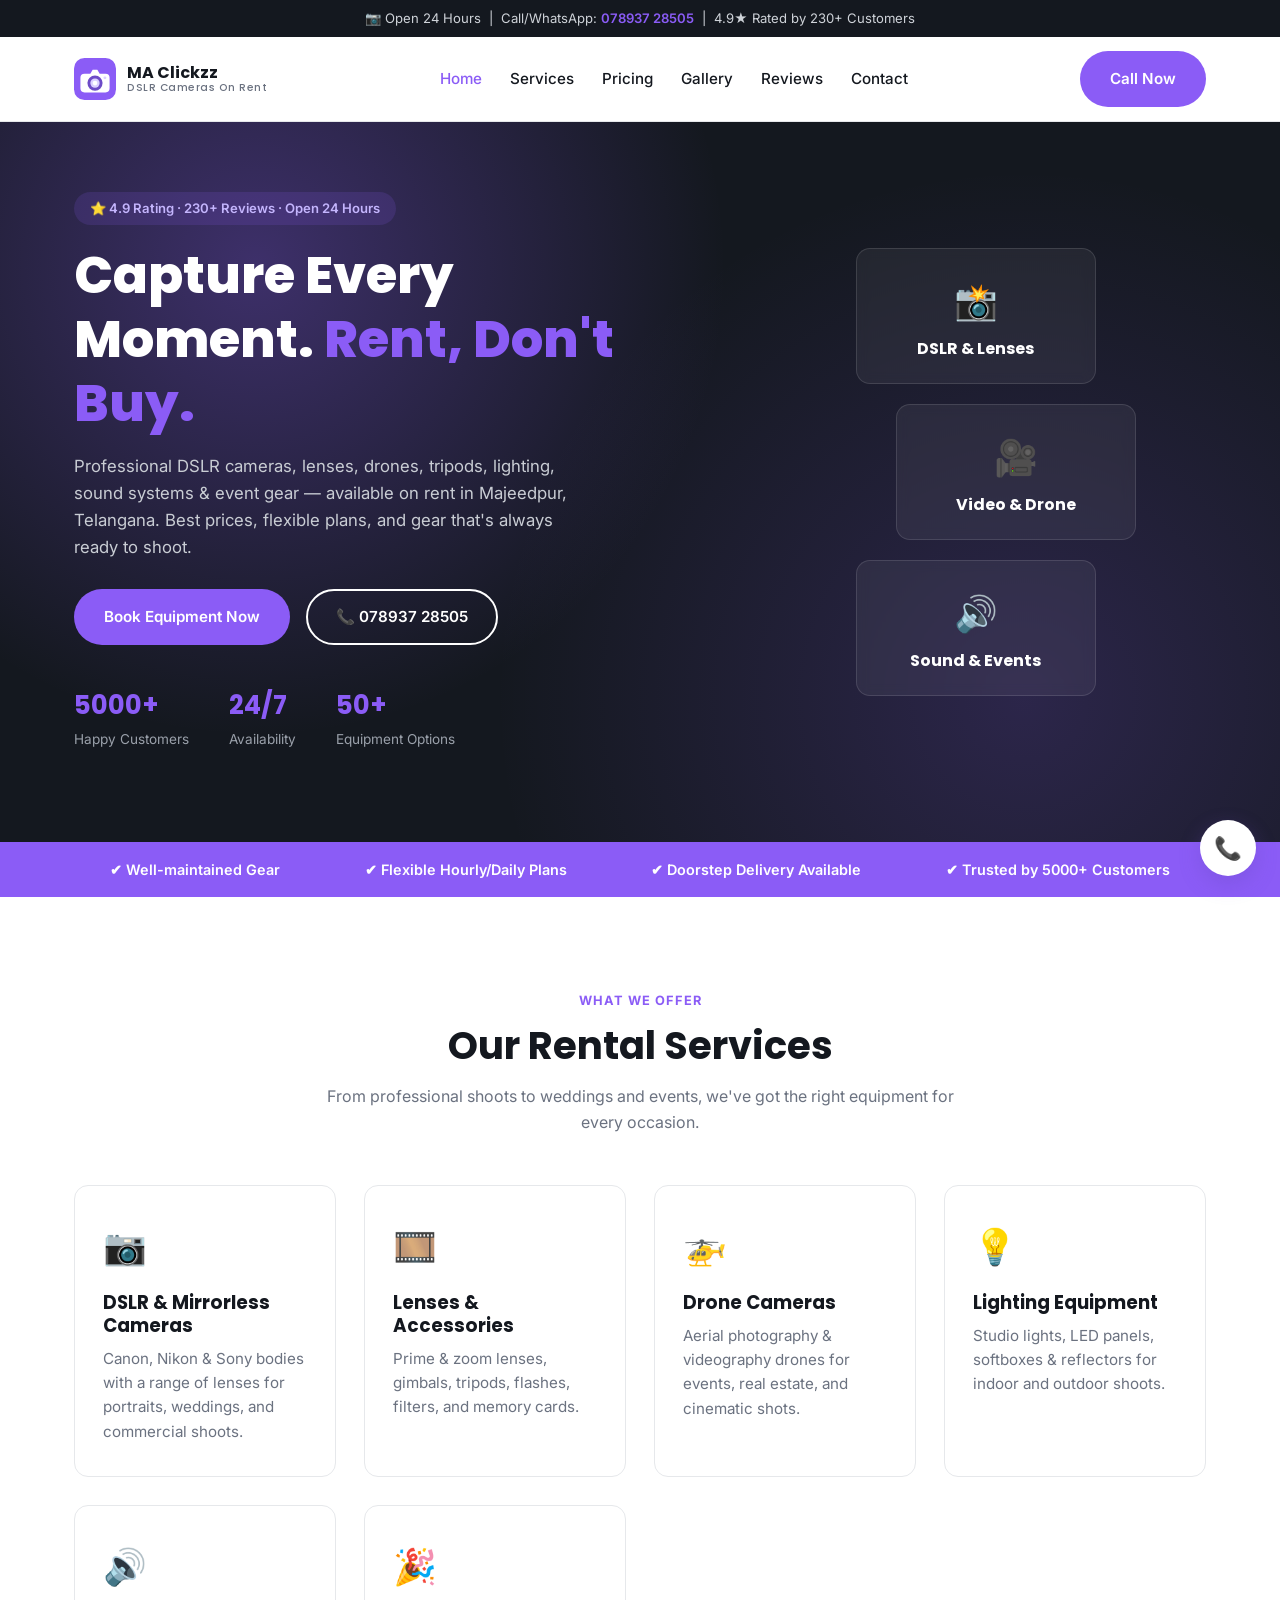
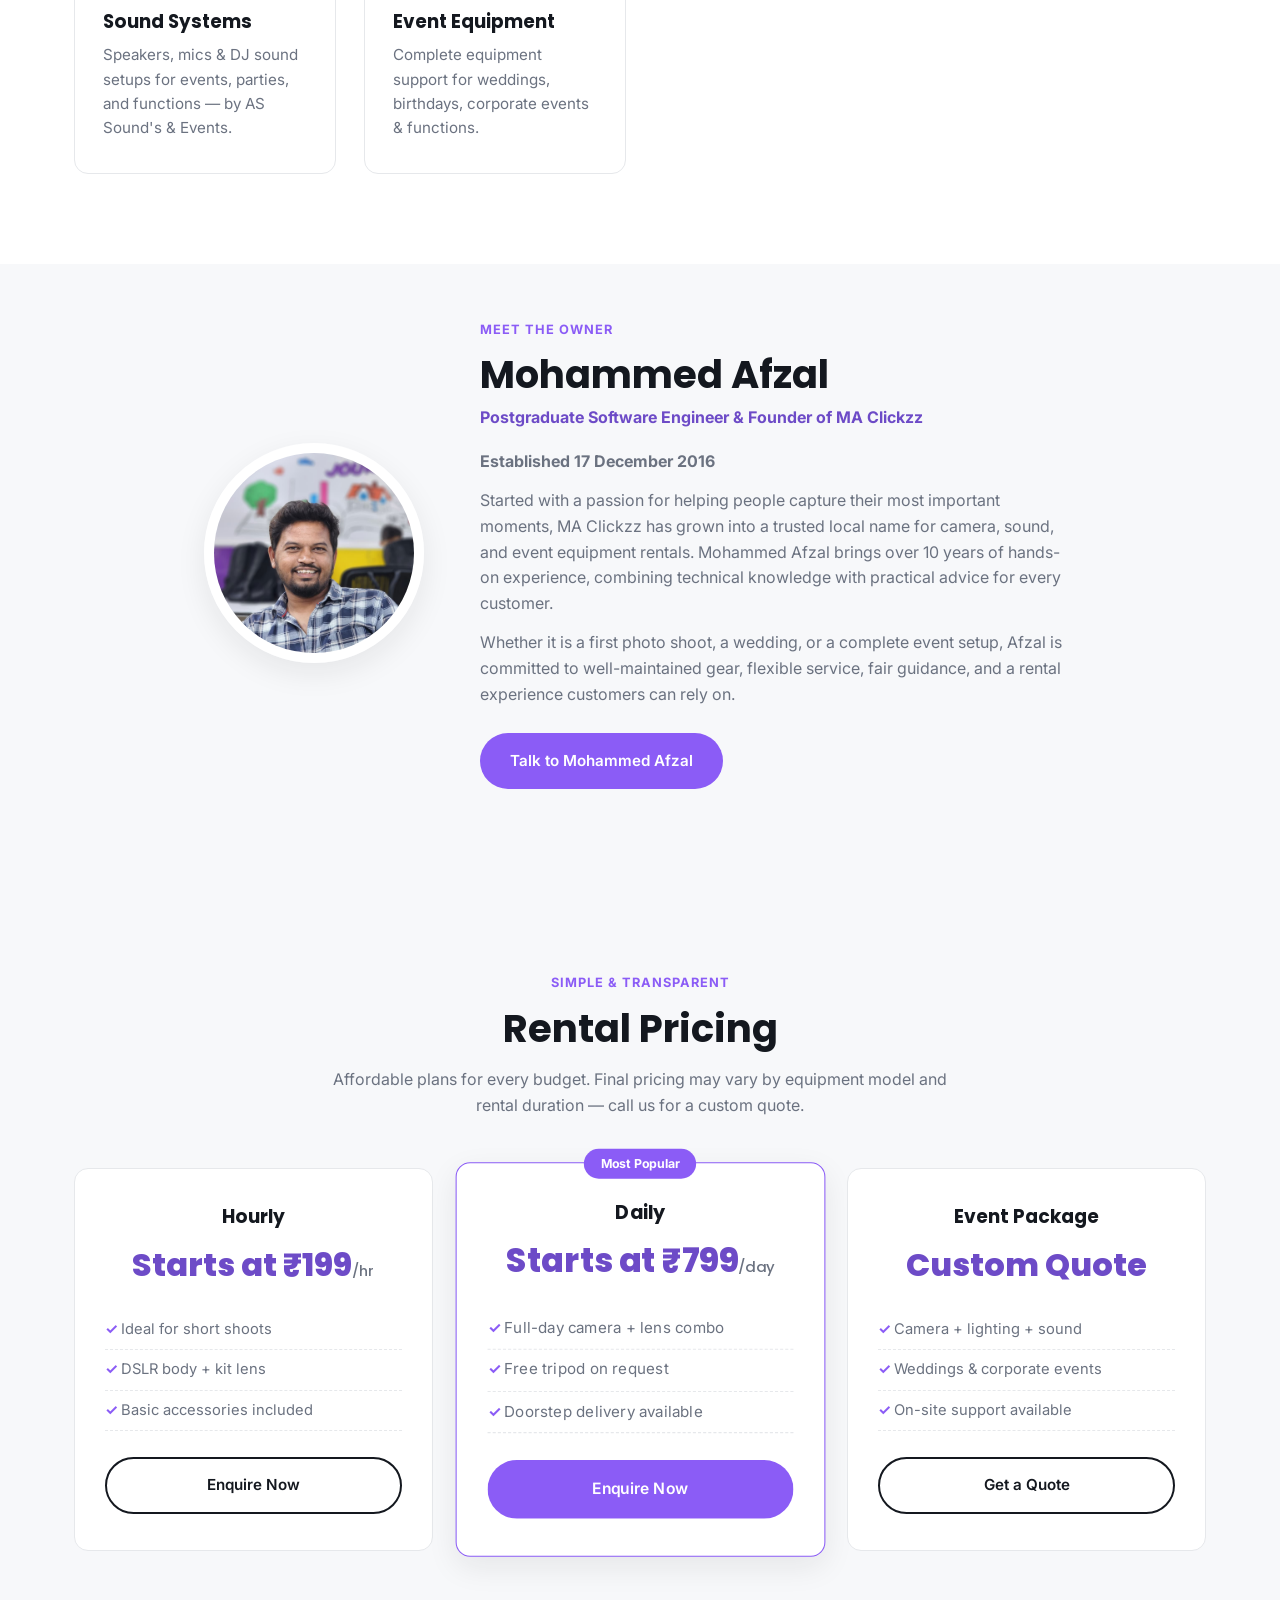
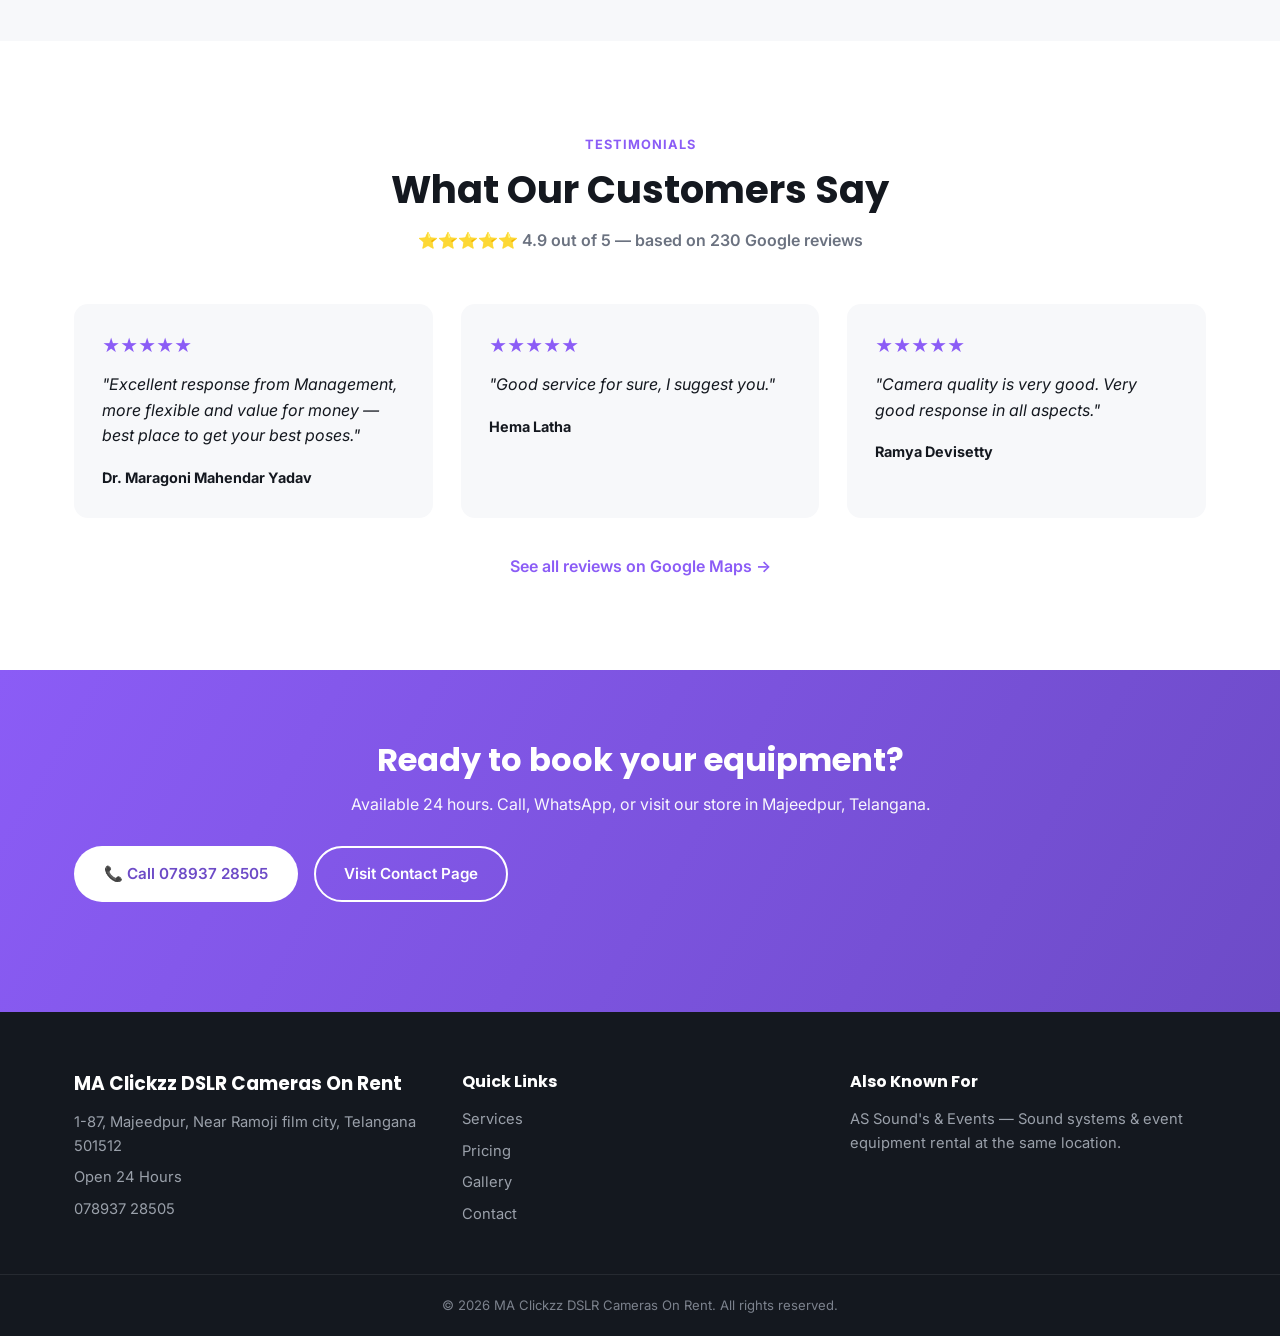
==== commit 50957247: "Typo's modified" ====
--- a/index.html
+++ b/index.html
@@ -3,7 +3,7 @@
 <head>
 <meta charset="UTF-8">
 <meta name="viewport" content="width=device-width, initial-scale=1.0">
-<title>M.A Clickzz DSLR Cameras On Rent | Majeedpur, Telangana</title>
+<title>MA Clickzz DSLR Cameras On Rent | Majeedpur, Telangana</title>
 <meta name="description" content="Rent DSLR cameras, lenses, drones, sound systems & event equipment in Majeedpur, Telangana. Open 24 hours. Rated 4.9★ by 23+ customers.">
 <link rel="icon" href="assets/favicon.svg" type="image/svg+xml">
 <link rel="preconnect" href="https://fonts.googleapis.com">
@@ -18,7 +18,7 @@
   <div class="container header-inner">
     <a href="index.html" class="logo">
       <img src="assets/logo-mark.svg" class="logo-icon" alt="">
-      <span class="logo-text">M.A Clickzz<br><small>DSLR Cameras On Rent</small></span>
+      <span class="logo-text">MA Clickzz<br><small>DSLR Cameras On Rent</small></span>
     </a>
     <nav class="main-nav" id="mainNav">
       <a href="index.html" class="active">Home</a>
@@ -29,7 +29,7 @@
       <a href="contact.html">Contact</a>
     </nav>
     <a href="tel:+917893728505" class="btn btn-primary nav-cta">Call Now</a>
-    <button class="nav-toggle" id="navToggle" aria-label="Toggle navigation">
+    <button class="nav-toggle" id="navToggle" aria-label="Toggle navigation" aria-expanded="false">
       <span></span><span></span><span></span>
     </button>
   </div>
@@ -122,13 +122,13 @@
 
 <section class="section alt" id="owner">
   <div class="container owner-grid">
-    <img src="assets/Afzal_image.jpeg" class="owner-mark" alt="Mohammed Afzal, founder of M.A Clickzz">
+    <img src="assets/Afzal_image.jpeg" class="owner-mark" alt="Mohammed Afzal, founder of MA Clickzz">
     <div class="owner-content">
       <span class="eyebrow">Meet The Owner</span>
       <h2>Mohammed Afzal</h2>
-      <p class="owner-role">Postgraduate Software Engineer &amp; Founder of M.A Clickzz</p>
+      <p class="owner-role">Postgraduate Software Engineer &amp; Founder of MA Clickzz</p>
       <p class="owner-established">Established 17 December 2016</p>
-      <p>Started with a passion for helping people capture their most important moments, M.A Clickzz has grown into a trusted local name for camera, sound, and event equipment rentals. Mohammed Afzal brings over 10 years of hands-on experience, combining technical knowledge with practical advice for every customer.</p>
+      <p>Started with a passion for helping people capture their most important moments, MA Clickzz has grown into a trusted local name for camera, sound, and event equipment rentals. Mohammed Afzal brings over 10 years of hands-on experience, combining technical knowledge with practical advice for every customer.</p>
       <p>Whether it is a first photo shoot, a wedding, or a complete event setup, Afzal is committed to well-maintained gear, flexible service, fair guidance, and a rental experience customers can rely on.</p>
       <a href="contact.html" class="btn btn-primary">Talk to Mohammed Afzal</a>
     </div>
@@ -220,7 +220,7 @@
 <footer class="site-footer">
   <div class="container footer-inner">
     <div>
-      <h3>M.A Clickzz DSLR Cameras On Rent</h3>
+      <h3>MA Clickzz DSLR Cameras On Rent</h3>
       <p>1-87, Majeedpur, Near Ramoji film city, Telangana 501512</p>
       <p>Open 24 Hours</p>
       <p><a href="tel:+917893728505">078937 28505</a></p>
@@ -238,7 +238,7 @@
     </div>
   </div>
   <div class="footer-bottom">
-    <p>&copy; <span id="year"></span> M.A Clickzz DSLR Cameras On Rent. All rights reserved.</p>
+    <p>&copy; <span id="year"></span> MA Clickzz DSLR Cameras On Rent. All rights reserved.</p>
   </div>
 </footer>
 
--- a/css/style.css
+++ b/css/style.css
@@ -91,8 +91,8 @@
 .main-nav a { font-weight: 500; font-size: 0.95rem; color: var(--dark); position: relative; padding: 6px 0; }
 .main-nav a:hover, .main-nav a.active { color: var(--primary); }
 
-.nav-toggle { display: none; flex-direction: column; gap: 5px; background: none; border: none; cursor: pointer; }
-.nav-toggle span { width: 24px; height: 2px; background: var(--dark); }
+.nav-toggle { display: none; flex-direction: column; justify-content: center; gap: 5px; width: 42px; height: 42px; background: none; border: none; cursor: pointer; }
+.nav-toggle span { width: 24px; height: 2px; background: var(--dark); transition: transform 0.25s ease, opacity 0.25s ease; }
 
 /* ===== Hero ===== */
 .hero { position: relative; overflow: hidden; padding: 70px 0 90px; background: var(--dark); color: #fff; }
@@ -209,7 +209,7 @@
 /* ===== Floating call button ===== */
 .float-call {
   position: fixed; bottom: 24px; right: 24px; width: 56px; height: 56px; border-radius: 50%;
-  background: var(--primary); color: #fff; display: flex; align-items: center; justify-content: center;
+  background: #ffffff; color: #fff; display: flex; align-items: center; justify-content: center;
   font-size: 1.4rem; box-shadow: 0 8px 20px rgba(109,75,199,0.35); z-index: 200;
 }
 
@@ -265,13 +265,17 @@
 /* ===== Responsive ===== */
 @media (max-width: 860px) {
   .main-nav { position: fixed; top: 0; right: -100%; width: 260px; height: 100vh; background: #fff;
-    flex-direction: column; padding: 100px 30px; gap: 20px; transition: right 0.3s ease; box-shadow: -10px 0 30px rgba(0,0,0,0.1); }
+    flex-direction: column; padding: 72px 30px; gap: 20px; transition: right 0.3s ease; box-shadow: -10px 0 30px rgba(0,0,0,0.1); }
   .main-nav.open { right: 0; }
-  .nav-toggle { display: flex; }
+  .nav-toggle { display: flex; position: relative; z-index: 101; }
+  .nav-toggle.open span:nth-child(1) { transform: translateY(7px) rotate(45deg); }
+  .nav-toggle.open span:nth-child(2) { opacity: 0; }
+  .nav-toggle.open span:nth-child(3) { transform: translateY(-7px) rotate(-45deg); }
   .nav-cta { display: none; }
   .contact-grid { grid-template-columns: 1fr; }
   .form-row { grid-template-columns: 1fr; }
   .hero-card.offset { transform: none; }
   .owner-grid { grid-template-columns: 1fr; gap: 28px; }
-  .owner-mark { width: 150px; }
-}
+  .owner-mark { width: 150px; margin-inline: auto; }
+  .owner-content { text-align: center; }
+}
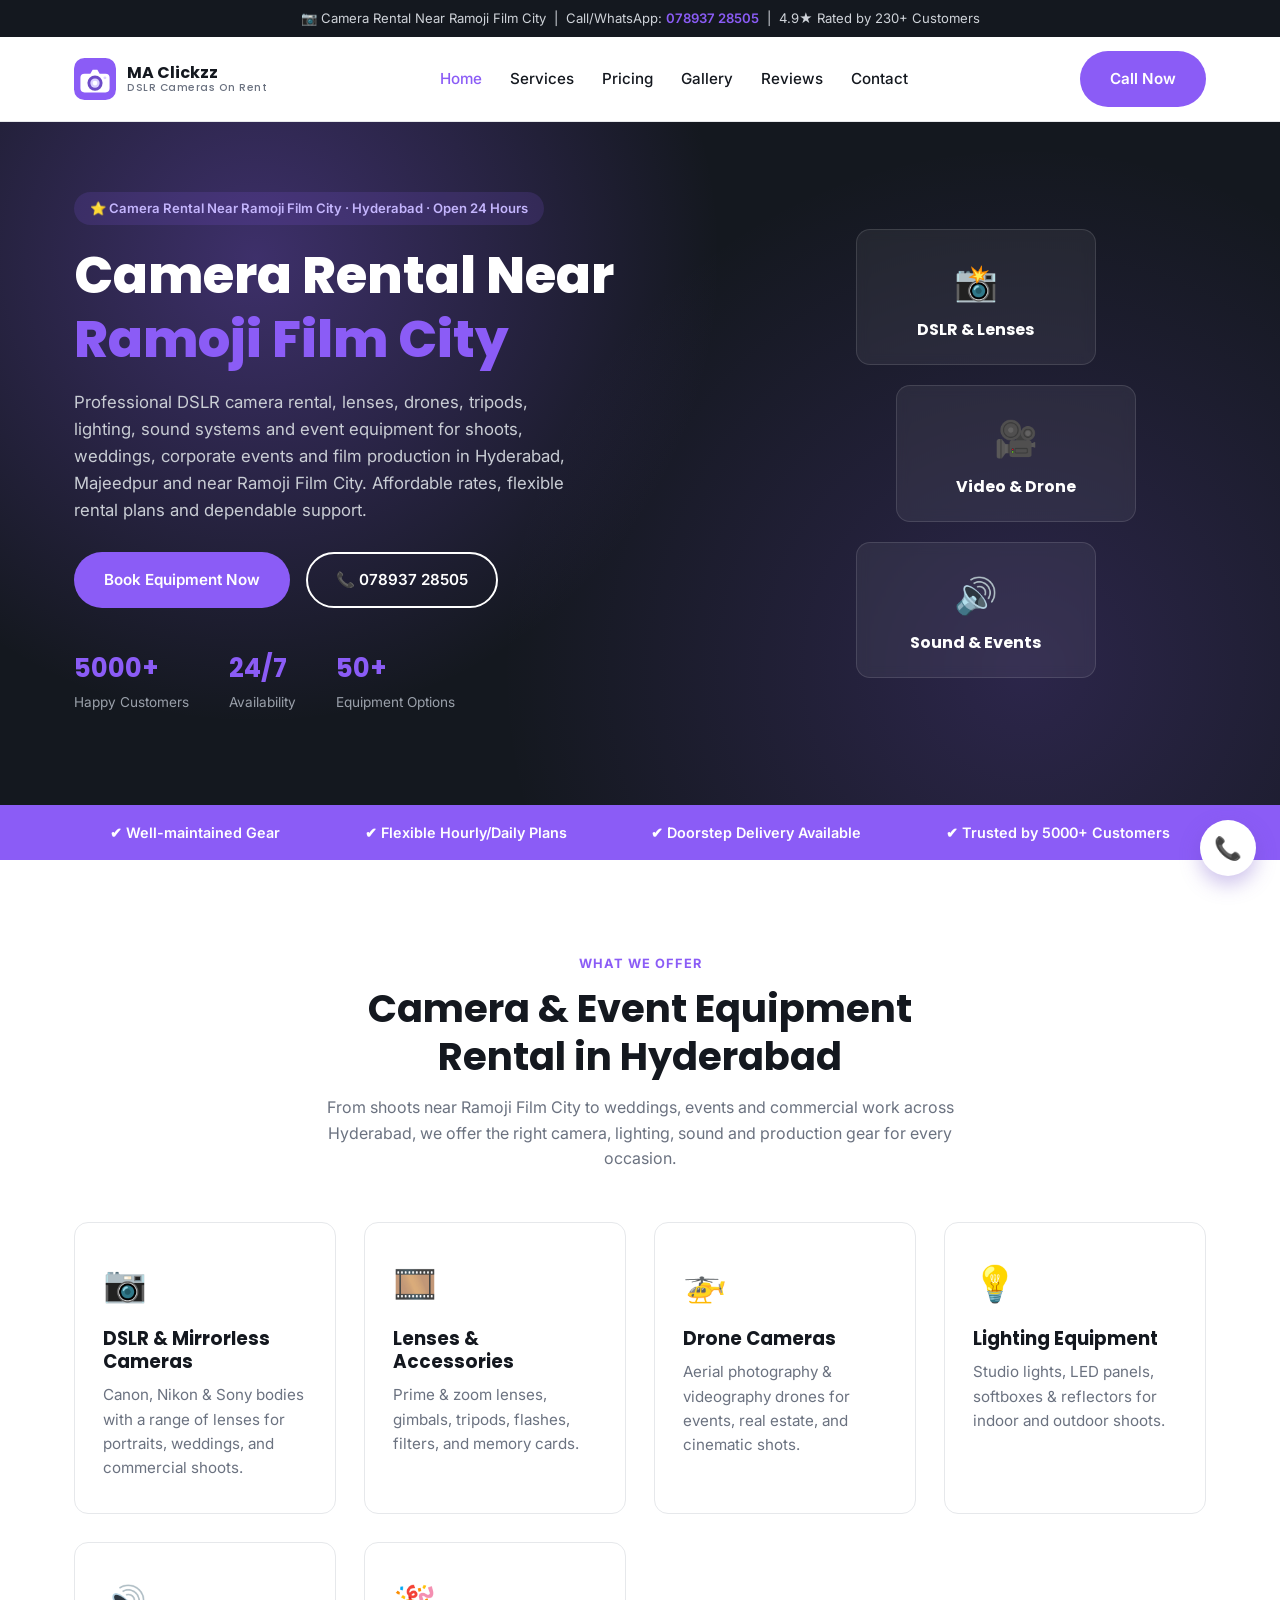
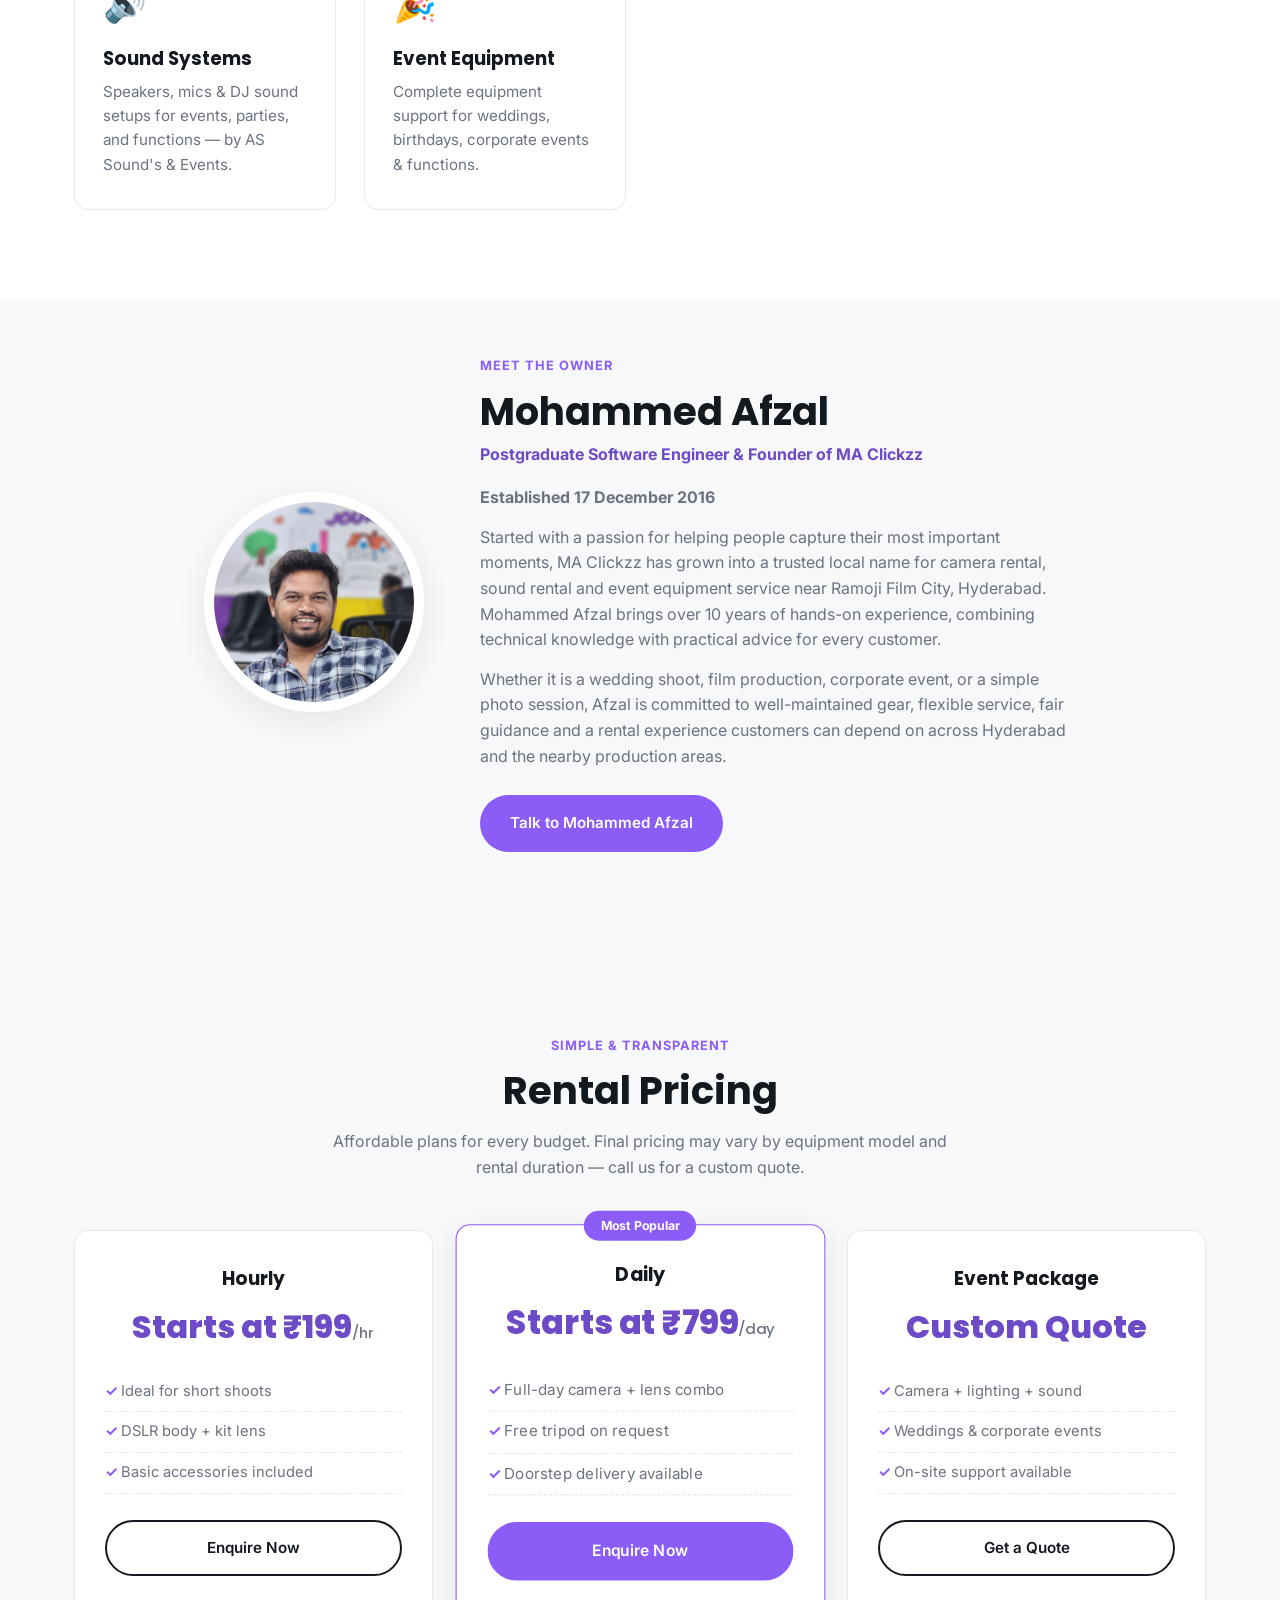
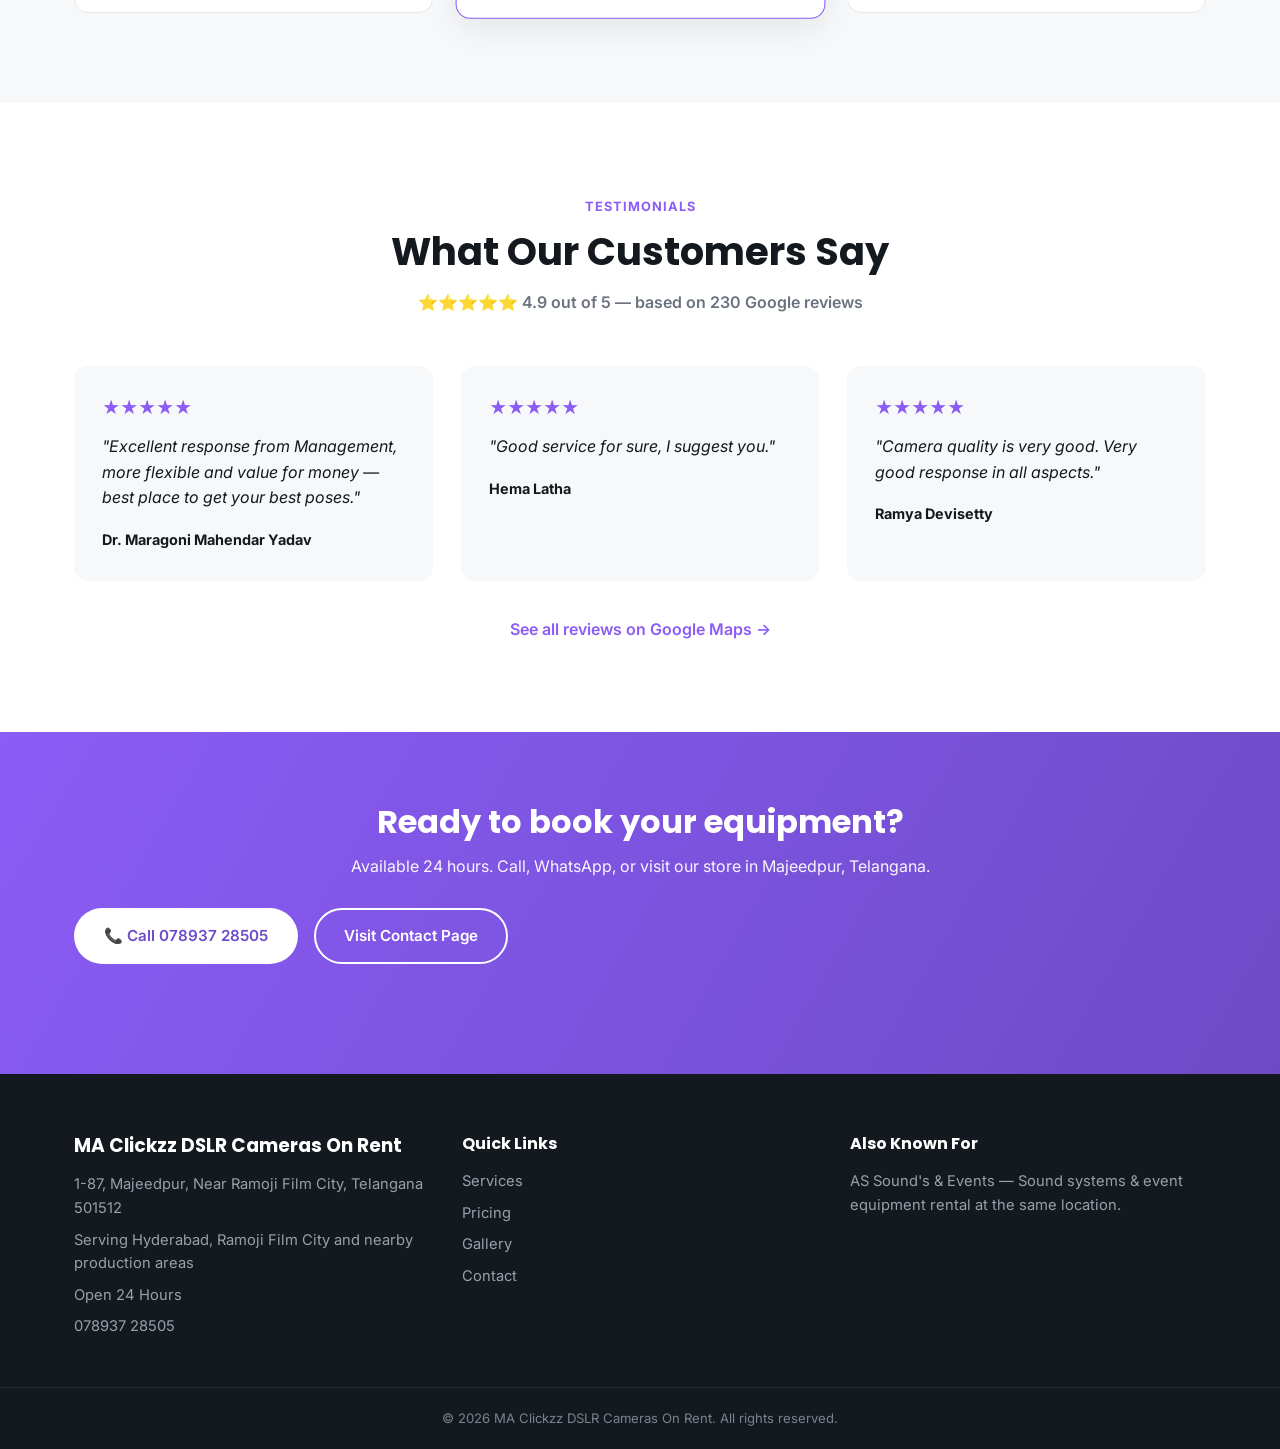
==== commit ee8b75c7: "improved SEO for search near ramoji film city" ====
--- a/index.html
+++ b/index.html
@@ -3,8 +3,16 @@
 <head>
 <meta charset="UTF-8">
 <meta name="viewport" content="width=device-width, initial-scale=1.0">
-<title>MA Clickzz DSLR Cameras On Rent | Majeedpur, Telangana</title>
-<meta name="description" content="Rent DSLR cameras, lenses, drones, sound systems & event equipment in Majeedpur, Telangana. Open 24 hours. Rated 4.9★ by 23+ customers.">
+<meta name="google-site-verification" content="5g3AqCHBroasBYJ01UGoUmDx3zEsC07mSICE0DcMqqQ" />
+<script async src="https://www.googletagmanager.com/gtag/js?id=G-D8B9ERY3BL"></script>
+<script>
+  window.dataLayer = window.dataLayer || [];
+  function gtag(){dataLayer.push(arguments);}
+  gtag('js', new Date());
+  gtag('config', 'G-D8B9ERY3BL');
+</script>
+<title>Camera Rental Near Ramoji Film City | MA Clickzz Hyderabad</title>
+<meta name="description" content="Camera rental near Ramoji Film City, Hyderabad. Rent DSLR cameras, lenses, drones, sound systems and event gear in Majeedpur, Telangana with 24/7 support.">
 <link rel="icon" href="assets/favicon.svg" type="image/svg+xml">
 <link rel="preconnect" href="https://fonts.googleapis.com">
 <link href="https://fonts.googleapis.com/css2?family=Poppins:wght@400;500;600;700;800&family=Inter:wght@400;500;600&display=swap" rel="stylesheet">
@@ -12,7 +20,7 @@
 </head>
 <body>
 
-<div class="announce-bar">📷 Open 24 Hours &nbsp;|&nbsp; Call/WhatsApp: <a href="tel:+917893728505">078937 28505</a> &nbsp;|&nbsp; 4.9★ Rated by 230+ Customers</div>
+<div class="announce-bar">📷 Camera Rental Near Ramoji Film City &nbsp;|&nbsp; Call/WhatsApp: <a href="tel:+917893728505">078937 28505</a> &nbsp;|&nbsp; 4.9★ Rated by 230+ Customers</div>
 
 <header class="site-header" id="header">
   <div class="container header-inner">
@@ -39,9 +47,9 @@
   <div class="hero-bg"></div>
   <div class="container hero-inner">
     <div class="hero-text">
-      <span class="badge">⭐ 4.9 Rating &middot; 230+ Reviews &middot; Open 24 Hours</span>
-      <h1>Capture Every Moment. <span>Rent, Don't Buy.</span></h1>
-      <p>Professional DSLR cameras, lenses, drones, tripods, lighting, sound systems & event gear — available on rent in Majeedpur, Telangana. Best prices, flexible plans, and gear that's always ready to shoot.</p>
+      <span class="badge">⭐ Camera Rental Near Ramoji Film City &middot; Hyderabad &middot; Open 24 Hours</span>
+      <h1>Camera Rental Near <span>Ramoji Film City</span></h1>
+      <p>Professional DSLR camera rental, lenses, drones, tripods, lighting, sound systems and event equipment for shoots, weddings, corporate events and film production in Hyderabad, Majeedpur and near Ramoji Film City. Affordable rates, flexible rental plans and dependable support.</p>
       <div class="hero-actions">
         <a href="contact.html" class="btn btn-primary">Book Equipment Now</a>
         <a href="tel:+917893728505" class="btn btn-outline">📞 078937 28505</a>
@@ -82,8 +90,8 @@
   <div class="container">
     <div class="section-head">
       <span class="eyebrow">What We Offer</span>
-      <h2>Our Rental Services</h2>
-      <p>From professional shoots to weddings and events, we've got the right equipment for every occasion.</p>
+      <h2>Camera & Event Equipment Rental in Hyderabad</h2>
+      <p>From shoots near Ramoji Film City to weddings, events and commercial work across Hyderabad, we offer the right camera, lighting, sound and production gear for every occasion.</p>
     </div>
     <div class="grid services-grid">
       <div class="card">
@@ -128,8 +136,8 @@
       <h2>Mohammed Afzal</h2>
       <p class="owner-role">Postgraduate Software Engineer &amp; Founder of MA Clickzz</p>
       <p class="owner-established">Established 17 December 2016</p>
-      <p>Started with a passion for helping people capture their most important moments, MA Clickzz has grown into a trusted local name for camera, sound, and event equipment rentals. Mohammed Afzal brings over 10 years of hands-on experience, combining technical knowledge with practical advice for every customer.</p>
-      <p>Whether it is a first photo shoot, a wedding, or a complete event setup, Afzal is committed to well-maintained gear, flexible service, fair guidance, and a rental experience customers can rely on.</p>
+      <p>Started with a passion for helping people capture their most important moments, MA Clickzz has grown into a trusted local name for camera rental, sound rental and event equipment service near Ramoji Film City, Hyderabad. Mohammed Afzal brings over 10 years of hands-on experience, combining technical knowledge with practical advice for every customer.</p>
+      <p>Whether it is a wedding shoot, film production, corporate event, or a simple photo session, Afzal is committed to well-maintained gear, flexible service, fair guidance and a rental experience customers can depend on across Hyderabad and the nearby production areas.</p>
       <a href="contact.html" class="btn btn-primary">Talk to Mohammed Afzal</a>
     </div>
   </div>
@@ -221,7 +229,8 @@
   <div class="container footer-inner">
     <div>
       <h3>MA Clickzz DSLR Cameras On Rent</h3>
-      <p>1-87, Majeedpur, Near Ramoji film city, Telangana 501512</p>
+      <p>1-87, Majeedpur, Near Ramoji Film City, Telangana 501512</p>
+      <p>Serving Hyderabad, Ramoji Film City and nearby production areas</p>
       <p>Open 24 Hours</p>
       <p><a href="tel:+917893728505">078937 28505</a></p>
     </div>
--- a/css/style.css
+++ b/css/style.css
@@ -275,6 +275,7 @@
   .contact-grid { grid-template-columns: 1fr; }
   .form-row { grid-template-columns: 1fr; }
   .hero-card.offset { transform: none; }
+  .section#owner { padding-block: 30px; }
   .owner-grid { grid-template-columns: 1fr; gap: 28px; }
   .owner-mark { width: 150px; margin-inline: auto; }
   .owner-content { text-align: center; }
